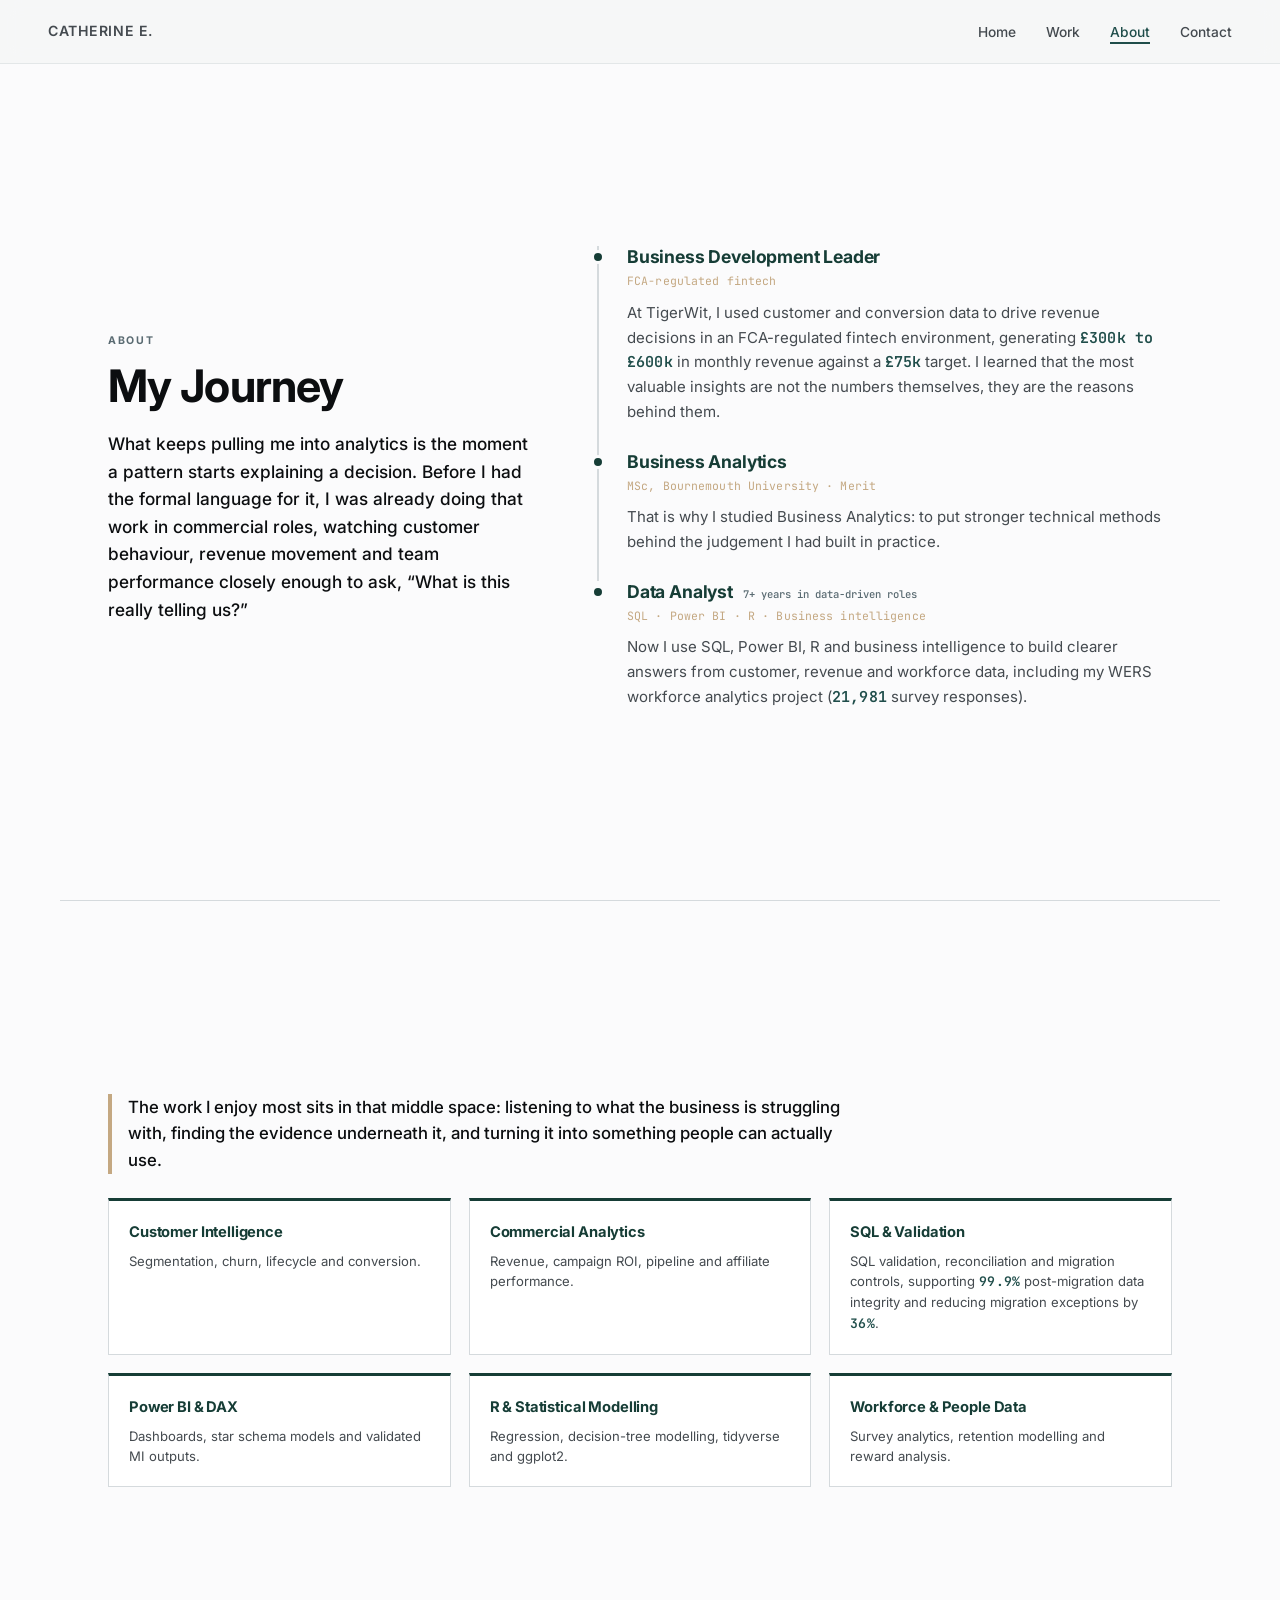
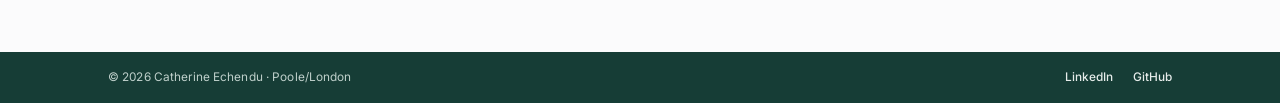
==== docs/about.html @ c0d650d2 "Four-page portfolio: evidence-aligned with Final Master CV Home, Work, About, Contact redesign (Busi" ====
<!DOCTYPE html>
<html xmlns="http://www.w3.org/1999/xhtml" lang="en" xml:lang="en"><head>

<meta charset="utf-8">
<meta name="generator" content="quarto-1.8.25">

<meta name="viewport" content="width=device-width, initial-scale=1.0, user-scalable=yes">


<title>about</title>
<style>
code{white-space: pre-wrap;}
span.smallcaps{font-variant: small-caps;}
div.columns{display: flex; gap: min(4vw, 1.5em);}
div.column{flex: auto; overflow-x: auto;}
div.hanging-indent{margin-left: 1.5em; text-indent: -1.5em;}
ul.task-list{list-style: none;}
ul.task-list li input[type="checkbox"] {
  width: 0.8em;
  margin: 0 0.8em 0.2em -1em; /* quarto-specific, see https://github.com/quarto-dev/quarto-cli/issues/4556 */ 
  vertical-align: middle;
}
.display.math{display: block; text-align: center; margin: 0.5rem auto;}
</style>


<script src="site_libs/clipboard/clipboard.min.js"></script>
<script src="site_libs/quarto-html/tabby.min.js"></script>
<script src="site_libs/quarto-html/popper.min.js"></script>
<script src="site_libs/quarto-html/tippy.umd.min.js"></script>
<link href="site_libs/quarto-html/tippy.css" rel="stylesheet">
<link href="site_libs/quarto-html/light-border.css" rel="stylesheet">
<link href="site_libs/quarto-html/quarto-html-734cb40618f438257b19a1e532635a32.min.css" rel="stylesheet" append-hash="true" data-mode="light">
<link href="site_libs/quarto-html/quarto-syntax-highlighting-7b89279ff1a6dce999919e0e67d4d9ec.css" rel="stylesheet" id="quarto-text-highlighting-styles">
<style>html{ scroll-behavior: smooth; }</style>


<link rel="stylesheet" href="styles.css">
</head>

<body>





<nav class="site-nav">
  <a href="index.html" class="nav-brand">Catherine E.</a>
  <ul class="nav-links">
    <li><a href="index.html">Home</a></li>
    <li><a href="work.html">Work</a></li>
    <li><a href="about.html" class="nav-active">About</a></li>
    <li><a href="contact.html">Contact</a></li>
  </ul>
</nav>

<main class="page about"><header id="title-block-header" class="quarto-title-block"></header>

  <section class="about-top">

    <div class="about-intro">
      <p class="page-kicker">About</p>
      <h1 class="page-title">My Journey</h1>
      <p class="about-hook-text">What keeps pulling me into analytics is the moment a pattern starts explaining a decision. Before I had the formal language for it, I was already doing that work in commercial roles, watching customer behaviour, revenue movement and team performance closely enough to ask, “What is this really telling us?”</p>
    </div>

    <section class="journey">

      <div class="stage">
        <span class="stage-marker"></span>
        <div class="stage-body">
          <h2 class="stage-title">Business Development Leader</h2>
          <p class="stage-meta">FCA-regulated fintech</p>
          <p class="stage-text">At TigerWit, I used customer and conversion data to drive revenue decisions in an FCA-regulated fintech environment, generating <span class="data">£300k to £600k</span> in monthly revenue against a <span class="data">£75k</span> target. I learned that the most valuable insights are not the numbers themselves, they are the reasons behind them.</p>
        </div>
      </div>

      <div class="stage">
        <span class="stage-marker"></span>
        <div class="stage-body">
          <h2 class="stage-title">Business Analytics</h2>
          <p class="stage-meta">MSc, Bournemouth University · Merit</p>
          <p class="stage-text">That is why I studied Business Analytics: to put stronger technical methods behind the judgement I had built in practice.</p>
        </div>
      </div>

      <div class="stage">
        <span class="stage-marker"></span>
        <div class="stage-body">
          <h2 class="stage-title">Data Analyst <span class="stage-years">7+ years in data-driven roles</span></h2>
          <p class="stage-meta">SQL · Power BI · R · Business intelligence</p>
          <p class="stage-text">Now I use SQL, Power BI, R and business intelligence to build clearer answers from customer, revenue and workforce data, including my WERS workforce analytics project (<span class="data">21,981</span> survey responses).</p>
        </div>
      </div>

    </section>

  </section>

  <section class="brings">
      <p class="brings-intro">The work I enjoy most sits in that middle space: listening to what the business is struggling with, finding the evidence underneath it, and turning it into something people can actually use.</p>

      <div class="brings-grid">
        <div class="bring-card">
          <h3 class="bring-title">Customer Intelligence</h3>
          <p class="bring-text">Segmentation, churn, lifecycle and conversion.</p>
        </div>
        <div class="bring-card">
          <h3 class="bring-title">Commercial Analytics</h3>
          <p class="bring-text">Revenue, campaign ROI, pipeline and affiliate performance.</p>
        </div>
        <div class="bring-card">
          <h3 class="bring-title">SQL &amp; Validation</h3>
          <p class="bring-text">SQL validation, reconciliation and migration controls, supporting <span class="data">99.9%</span> post-migration data integrity and reducing migration exceptions by <span class="data">36%</span>.</p>
        </div>
        <div class="bring-card">
          <h3 class="bring-title">Power BI &amp; DAX</h3>
          <p class="bring-text">Dashboards, star schema models and validated MI outputs.</p>
        </div>
        <div class="bring-card">
          <h3 class="bring-title">R &amp; Statistical Modelling</h3>
          <p class="bring-text">Regression, decision-tree modelling, tidyverse and ggplot2.</p>
        </div>
        <div class="bring-card">
          <h3 class="bring-title">Workforce &amp; People Data</h3>
          <p class="bring-text">Survey analytics, retention modelling and reward analysis.</p>
        </div>
      </div>
  </section>

</main>

<footer class="site-footer">
  <div class="footer-inner">
    <span class="footer-copy">© 2026 Catherine Echendu · Poole/London</span>
    <span class="footer-links">
      <a href="https://www.linkedin.com/in/catherineechendu" target="_blank" rel="noopener">LinkedIn</a>
      <a href="https://github.com/catherine-echendu" target="_blank" rel="noopener">GitHub</a>
    </span>
  </div>
</footer>


<script id="quarto-html-after-body" type="application/javascript">
  window.document.addEventListener("DOMContentLoaded", function (event) {
    const tabsets =  window.document.querySelectorAll(".panel-tabset-tabby")
    tabsets.forEach(function(tabset) {
      const tabby = new Tabby('#' + tabset.id);
    });
    const isCodeAnnotation = (el) => {
      for (const clz of el.classList) {
        if (clz.startsWith('code-annotation-')) {                     
          return true;
        }
      }
      return false;
    }
    const onCopySuccess = function(e) {
      // button target
      const button = e.trigger;
      // don't keep focus
      button.blur();
      // flash "checked"
      button.classList.add('code-copy-button-checked');
      var currentTitle = button.getAttribute("title");
      button.setAttribute("title", "Copied!");
      let tooltip;
      if (window.bootstrap) {
        button.setAttribute("data-bs-toggle", "tooltip");
        button.setAttribute("data-bs-placement", "left");
        button.setAttribute("data-bs-title", "Copied!");
        tooltip = new bootstrap.Tooltip(button, 
          { trigger: "manual", 
            customClass: "code-copy-button-tooltip",
            offset: [0, -8]});
        tooltip.show();    
      }
      setTimeout(function() {
        if (tooltip) {
          tooltip.hide();
          button.removeAttribute("data-bs-title");
          button.removeAttribute("data-bs-toggle");
          button.removeAttribute("data-bs-placement");
        }
        button.setAttribute("title", currentTitle);
        button.classList.remove('code-copy-button-checked');
      }, 1000);
      // clear code selection
      e.clearSelection();
    }
    const getTextToCopy = function(trigger) {
      const outerScaffold = trigger.parentElement.cloneNode(true);
      const codeEl = outerScaffold.querySelector('code');
      for (const childEl of codeEl.children) {
        if (isCodeAnnotation(childEl)) {
          childEl.remove();
        }
      }
      return codeEl.innerText;
    }
    const clipboard = new window.ClipboardJS('.code-copy-button:not([data-in-quarto-modal])', {
      text: getTextToCopy
    });
    clipboard.on('success', onCopySuccess);
    if (window.document.getElementById('quarto-embedded-source-code-modal')) {
      const clipboardModal = new window.ClipboardJS('.code-copy-button[data-in-quarto-modal]', {
        text: getTextToCopy,
        container: window.document.getElementById('quarto-embedded-source-code-modal')
      });
      clipboardModal.on('success', onCopySuccess);
    }
      var localhostRegex = new RegExp(/^(?:http|https):\/\/localhost\:?[0-9]*\//);
      var mailtoRegex = new RegExp(/^mailto:/);
        var filterRegex = new RegExp('/' + window.location.host + '/');
      var isInternal = (href) => {
          return filterRegex.test(href) || localhostRegex.test(href) || mailtoRegex.test(href);
      }
      // Inspect non-navigation links and adorn them if external
     var links = window.document.querySelectorAll('a[href]:not(.nav-link):not(.navbar-brand):not(.toc-action):not(.sidebar-link):not(.sidebar-item-toggle):not(.pagination-link):not(.no-external):not([aria-hidden]):not(.dropdown-item):not(.quarto-navigation-tool):not(.about-link)');
      for (var i=0; i<links.length; i++) {
        const link = links[i];
        if (!isInternal(link.href)) {
          // undo the damage that might have been done by quarto-nav.js in the case of
          // links that we want to consider external
          if (link.dataset.originalHref !== undefined) {
            link.href = link.dataset.originalHref;
          }
        }
      }
    function tippyHover(el, contentFn, onTriggerFn, onUntriggerFn) {
      const config = {
        allowHTML: true,
        maxWidth: 500,
        delay: 100,
        arrow: false,
        appendTo: function(el) {
            return el.parentElement;
        },
        interactive: true,
        interactiveBorder: 10,
        theme: 'light-border',
        placement: 'bottom-start',
      };
      if (contentFn) {
        config.content = contentFn;
      }
      if (onTriggerFn) {
        config.onTrigger = onTriggerFn;
      }
      if (onUntriggerFn) {
        config.onUntrigger = onUntriggerFn;
      }
      window.tippy(el, config); 
    }
    const noterefs = window.document.querySelectorAll('a[role="doc-noteref"]');
    for (var i=0; i<noterefs.length; i++) {
      const ref = noterefs[i];
      tippyHover(ref, function() {
        // use id or data attribute instead here
        let href = ref.getAttribute('data-footnote-href') || ref.getAttribute('href');
        try { href = new URL(href).hash; } catch {}
        const id = href.replace(/^#\/?/, "");
        const note = window.document.getElementById(id);
        if (note) {
          return note.innerHTML;
        } else {
          return "";
        }
      });
    }
    const xrefs = window.document.querySelectorAll('a.quarto-xref');
    const processXRef = (id, note) => {
      // Strip column container classes
      const stripColumnClz = (el) => {
        el.classList.remove("page-full", "page-columns");
        if (el.children) {
          for (const child of el.children) {
            stripColumnClz(child);
          }
        }
      }
      stripColumnClz(note)
      if (id === null || id.startsWith('sec-')) {
        // Special case sections, only their first couple elements
        const container = document.createElement("div");
        if (note.children && note.children.length > 2) {
          container.appendChild(note.children[0].cloneNode(true));
          for (let i = 1; i < note.children.length; i++) {
            const child = note.children[i];
            if (child.tagName === "P" && child.innerText === "") {
              continue;
            } else {
              container.appendChild(child.cloneNode(true));
              break;
            }
          }
          if (window.Quarto?.typesetMath) {
            window.Quarto.typesetMath(container);
          }
          return container.innerHTML
        } else {
          if (window.Quarto?.typesetMath) {
            window.Quarto.typesetMath(note);
          }
          return note.innerHTML;
        }
      } else {
        // Remove any anchor links if they are present
        const anchorLink = note.querySelector('a.anchorjs-link');
        if (anchorLink) {
          anchorLink.remove();
        }
        if (window.Quarto?.typesetMath) {
          window.Quarto.typesetMath(note);
        }
        if (note.classList.contains("callout")) {
          return note.outerHTML;
        } else {
          return note.innerHTML;
        }
      }
    }
    for (var i=0; i<xrefs.length; i++) {
      const xref = xrefs[i];
      tippyHover(xref, undefined, function(instance) {
        instance.disable();
        let url = xref.getAttribute('href');
        let hash = undefined; 
        if (url.startsWith('#')) {
          hash = url;
        } else {
          try { hash = new URL(url).hash; } catch {}
        }
        if (hash) {
          const id = hash.replace(/^#\/?/, "");
          const note = window.document.getElementById(id);
          if (note !== null) {
            try {
              const html = processXRef(id, note.cloneNode(true));
              instance.setContent(html);
            } finally {
              instance.enable();
              instance.show();
            }
          } else {
            // See if we can fetch this
            fetch(url.split('#')[0])
            .then(res => res.text())
            .then(html => {
              const parser = new DOMParser();
              const htmlDoc = parser.parseFromString(html, "text/html");
              const note = htmlDoc.getElementById(id);
              if (note !== null) {
                const html = processXRef(id, note);
                instance.setContent(html);
              } 
            }).finally(() => {
              instance.enable();
              instance.show();
            });
          }
        } else {
          // See if we can fetch a full url (with no hash to target)
          // This is a special case and we should probably do some content thinning / targeting
          fetch(url)
          .then(res => res.text())
          .then(html => {
            const parser = new DOMParser();
            const htmlDoc = parser.parseFromString(html, "text/html");
            const note = htmlDoc.querySelector('main.content');
            if (note !== null) {
              // This should only happen for chapter cross references
              // (since there is no id in the URL)
              // remove the first header
              if (note.children.length > 0 && note.children[0].tagName === "HEADER") {
                note.children[0].remove();
              }
              const html = processXRef(null, note);
              instance.setContent(html);
            } 
          }).finally(() => {
            instance.enable();
            instance.show();
          });
        }
      }, function(instance) {
      });
    }
        let selectedAnnoteEl;
        const selectorForAnnotation = ( cell, annotation) => {
          let cellAttr = 'data-code-cell="' + cell + '"';
          let lineAttr = 'data-code-annotation="' +  annotation + '"';
          const selector = 'span[' + cellAttr + '][' + lineAttr + ']';
          return selector;
        }
        const selectCodeLines = (annoteEl) => {
          const doc = window.document;
          const targetCell = annoteEl.getAttribute("data-target-cell");
          const targetAnnotation = annoteEl.getAttribute("data-target-annotation");
          const annoteSpan = window.document.querySelector(selectorForAnnotation(targetCell, targetAnnotation));
          const lines = annoteSpan.getAttribute("data-code-lines").split(",");
          const lineIds = lines.map((line) => {
            return targetCell + "-" + line;
          })
          let top = null;
          let height = null;
          let parent = null;
          if (lineIds.length > 0) {
              //compute the position of the single el (top and bottom and make a div)
              const el = window.document.getElementById(lineIds[0]);
              top = el.offsetTop;
              height = el.offsetHeight;
              parent = el.parentElement.parentElement;
            if (lineIds.length > 1) {
              const lastEl = window.document.getElementById(lineIds[lineIds.length - 1]);
              const bottom = lastEl.offsetTop + lastEl.offsetHeight;
              height = bottom - top;
            }
            if (top !== null && height !== null && parent !== null) {
              // cook up a div (if necessary) and position it 
              let div = window.document.getElementById("code-annotation-line-highlight");
              if (div === null) {
                div = window.document.createElement("div");
                div.setAttribute("id", "code-annotation-line-highlight");
                div.style.position = 'absolute';
                parent.appendChild(div);
              }
              div.style.top = top - 2 + "px";
              div.style.height = height + 4 + "px";
              div.style.left = 0;
              let gutterDiv = window.document.getElementById("code-annotation-line-highlight-gutter");
              if (gutterDiv === null) {
                gutterDiv = window.document.createElement("div");
                gutterDiv.setAttribute("id", "code-annotation-line-highlight-gutter");
                gutterDiv.style.position = 'absolute';
                const codeCell = window.document.getElementById(targetCell);
                const gutter = codeCell.querySelector('.code-annotation-gutter');
                gutter.appendChild(gutterDiv);
              }
              gutterDiv.style.top = top - 2 + "px";
              gutterDiv.style.height = height + 4 + "px";
            }
            selectedAnnoteEl = annoteEl;
          }
        };
        const unselectCodeLines = () => {
          const elementsIds = ["code-annotation-line-highlight", "code-annotation-line-highlight-gutter"];
          elementsIds.forEach((elId) => {
            const div = window.document.getElementById(elId);
            if (div) {
              div.remove();
            }
          });
          selectedAnnoteEl = undefined;
        };
          // Handle positioning of the toggle
      window.addEventListener(
        "resize",
        throttle(() => {
          elRect = undefined;
          if (selectedAnnoteEl) {
            selectCodeLines(selectedAnnoteEl);
          }
        }, 10)
      );
      function throttle(fn, ms) {
      let throttle = false;
      let timer;
        return (...args) => {
          if(!throttle) { // first call gets through
              fn.apply(this, args);
              throttle = true;
          } else { // all the others get throttled
              if(timer) clearTimeout(timer); // cancel #2
              timer = setTimeout(() => {
                fn.apply(this, args);
                timer = throttle = false;
              }, ms);
          }
        };
      }
        // Attach click handler to the DT
        const annoteDls = window.document.querySelectorAll('dt[data-target-cell]');
        for (const annoteDlNode of annoteDls) {
          annoteDlNode.addEventListener('click', (event) => {
            const clickedEl = event.target;
            if (clickedEl !== selectedAnnoteEl) {
              unselectCodeLines();
              const activeEl = window.document.querySelector('dt[data-target-cell].code-annotation-active');
              if (activeEl) {
                activeEl.classList.remove('code-annotation-active');
              }
              selectCodeLines(clickedEl);
              clickedEl.classList.add('code-annotation-active');
            } else {
              // Unselect the line
              unselectCodeLines();
              clickedEl.classList.remove('code-annotation-active');
            }
          });
        }
    const findCites = (el) => {
      const parentEl = el.parentElement;
      if (parentEl) {
        const cites = parentEl.dataset.cites;
        if (cites) {
          return {
            el,
            cites: cites.split(' ')
          };
        } else {
          return findCites(el.parentElement)
        }
      } else {
        return undefined;
      }
    };
    var bibliorefs = window.document.querySelectorAll('a[role="doc-biblioref"]');
    for (var i=0; i<bibliorefs.length; i++) {
      const ref = bibliorefs[i];
      const citeInfo = findCites(ref);
      if (citeInfo) {
        tippyHover(citeInfo.el, function() {
          var popup = window.document.createElement('div');
          citeInfo.cites.forEach(function(cite) {
            var citeDiv = window.document.createElement('div');
            citeDiv.classList.add('hanging-indent');
            citeDiv.classList.add('csl-entry');
            var biblioDiv = window.document.getElementById('ref-' + cite);
            if (biblioDiv) {
              citeDiv.innerHTML = biblioDiv.innerHTML;
            }
            popup.appendChild(citeDiv);
          });
          return popup.innerHTML;
        });
      }
    }
  });
  </script>




<script src="site_libs/quarto-html/zenscroll-min.js"></script>
</body></html>
---- docs/site_libs/quarto-html/tippy.css ----
.tippy-box[data-animation=fade][data-state=hidden]{opacity:0}[data-tippy-root]{max-width:calc(100vw - 10px)}.tippy-box{position:relative;background-color:#333;color:#fff;border-radius:4px;font-size:14px;line-height:1.4;white-space:normal;outline:0;transition-property:transform,visibility,opacity}.tippy-box[data-placement^=top]>.tippy-arrow{bottom:0}.tippy-box[data-placement^=top]>.tippy-arrow:before{bottom:-7px;left:0;border-width:8px 8px 0;border-top-color:initial;transform-origin:center top}.tippy-box[data-placement^=bottom]>.tippy-arrow{top:0}.tippy-box[data-placement^=bottom]>.tippy-arrow:before{top:-7px;left:0;border-width:0 8px 8px;border-bottom-color:initial;transform-origin:center bottom}.tippy-box[data-placement^=left]>.tippy-arrow{right:0}.tippy-box[data-placement^=left]>.tippy-arrow:before{border-width:8px 0 8px 8px;border-left-color:initial;right:-7px;transform-origin:center left}.tippy-box[data-placement^=right]>.tippy-arrow{left:0}.tippy-box[data-placement^=right]>.tippy-arrow:before{left:-7px;border-width:8px 8px 8px 0;border-right-color:initial;transform-origin:center right}.tippy-box[data-inertia][data-state=visible]{transition-timing-function:cubic-bezier(.54,1.5,.38,1.11)}.tippy-arrow{width:16px;height:16px;color:#333}.tippy-arrow:before{content:"";position:absolute;border-color:transparent;border-style:solid}.tippy-content{position:relative;padding:5px 9px;z-index:1}
---- docs/site_libs/quarto-html/light-border.css ----
.tippy-box[data-theme~=light-border]{background-color:#fff;background-clip:padding-box;border:1px solid rgba(0,8,16,.15);color:#333;box-shadow:0 4px 14px -2px rgba(0,8,16,.08)}.tippy-box[data-theme~=light-border]>.tippy-backdrop{background-color:#fff}.tippy-box[data-theme~=light-border]>.tippy-arrow:after,.tippy-box[data-theme~=light-border]>.tippy-svg-arrow:after{content:"";position:absolute;z-index:-1}.tippy-box[data-theme~=light-border]>.tippy-arrow:after{border-color:transparent;border-style:solid}.tippy-box[data-theme~=light-border][data-placement^=top]>.tippy-arrow:before{border-top-color:#fff}.tippy-box[data-theme~=light-border][data-placement^=top]>.tippy-arrow:after{border-top-color:rgba(0,8,16,.2);border-width:7px 7px 0;top:17px;left:1px}.tippy-box[data-theme~=light-border][data-placement^=top]>.tippy-svg-arrow>svg{top:16px}.tippy-box[data-theme~=light-border][data-placement^=top]>.tippy-svg-arrow:after{top:17px}.tippy-box[data-theme~=light-border][data-placement^=bottom]>.tippy-arrow:before{border-bottom-color:#fff;bottom:16px}.tippy-box[data-theme~=light-border][data-placement^=bottom]>.tippy-arrow:after{border-bottom-color:rgba(0,8,16,.2);border-width:0 7px 7px;bottom:17px;left:1px}.tippy-box[data-theme~=light-border][data-placement^=bottom]>.tippy-svg-arrow>svg{bottom:16px}.tippy-box[data-theme~=light-border][data-placement^=bottom]>.tippy-svg-arrow:after{bottom:17px}.tippy-box[data-theme~=light-border][data-placement^=left]>.tippy-arrow:before{border-left-color:#fff}.tippy-box[data-theme~=light-border][data-placement^=left]>.tippy-arrow:after{border-left-color:rgba(0,8,16,.2);border-width:7px 0 7px 7px;left:17px;top:1px}.tippy-box[data-theme~=light-border][data-placement^=left]>.tippy-svg-arrow>svg{left:11px}.tippy-box[data-theme~=light-border][data-placement^=left]>.tippy-svg-arrow:after{left:12px}.tippy-box[data-theme~=light-border][data-placement^=right]>.tippy-arrow:before{border-right-color:#fff;right:16px}.tippy-box[data-theme~=light-border][data-placement^=right]>.tippy-arrow:after{border-width:7px 7px 7px 0;right:17px;top:1px;border-right-color:rgba(0,8,16,.2)}.tippy-box[data-theme~=light-border][data-placement^=right]>.tippy-svg-arrow>svg{right:11px}.tippy-box[data-theme~=light-border][data-placement^=right]>.tippy-svg-arrow:after{right:12px}.tippy-box[data-theme~=light-border]>.tippy-svg-arrow{fill:#fff}.tippy-box[data-theme~=light-border]>.tippy-svg-arrow:after{background-image:url([data-uri]);background-size:16px 6px;width:16px;height:6px}
---- docs/site_libs/quarto-html/quarto-html-734cb40618f438257b19a1e532635a32.min.css ----
.top-right{position:absolute;top:1em;right:1em}.visually-hidden{border:0;clip:rect(0 0 0 0);height:auto;margin:0;overflow:hidden;padding:0;position:absolute;width:1px;white-space:nowrap}.hidden{display:none !important}.zindex-bottom{z-index:-1 !important}figure.figure{display:block}.quarto-layout-panel{margin-bottom:1em}.quarto-layout-panel>figure{width:100%}.quarto-layout-panel>figure>figcaption,.quarto-layout-panel>.panel-caption{margin-top:10pt}.quarto-layout-panel>.table-caption{margin-top:0px}.table-caption p{margin-bottom:.5em}.quarto-layout-row{display:flex;flex-direction:row;align-items:flex-start}.quarto-layout-valign-top{align-items:flex-start}.quarto-layout-valign-bottom{align-items:flex-end}.quarto-layout-valign-center{align-items:center}.quarto-layout-cell{position:relative;margin-right:20px}.quarto-layout-cell:last-child{margin-right:0}.quarto-layout-cell figure,.quarto-layout-cell>p{margin:.2em}.quarto-layout-cell img{max-width:100%}.quarto-layout-cell .html-widget{width:100% !important}.quarto-layout-cell div figure p{margin:0}.quarto-layout-cell figure{display:block;margin-inline-start:0;margin-inline-end:0}.quarto-layout-cell table{display:inline-table}.quarto-layout-cell-subref figcaption,figure .quarto-layout-row figure figcaption{text-align:center;font-style:italic}.quarto-figure{position:relative;margin-bottom:1em}.quarto-figure>figure{width:100%;margin-bottom:0}.quarto-figure-left>figure>p,.quarto-figure-left>figure>div{text-align:left}.quarto-figure-center>figure>p,.quarto-figure-center>figure>div{text-align:center}.quarto-figure-right>figure>p,.quarto-figure-right>figure>div{text-align:right}.quarto-figure>figure>div.cell-annotation,.quarto-figure>figure>div code{text-align:left}figure>p:empty{display:none}figure>p:first-child{margin-top:0;margin-bottom:0}figure>figcaption.quarto-float-caption-bottom{margin-bottom:.5em}figure>figcaption.quarto-float-caption-top{margin-top:.5em}div[id^=tbl-]{position:relative}.quarto-figure>.anchorjs-link{position:absolute;top:.6em;right:.5em}div[id^=tbl-]>.anchorjs-link{position:absolute;top:.7em;right:.3em}.quarto-figure:hover>.anchorjs-link,div[id^=tbl-]:hover>.anchorjs-link,h2:hover>.anchorjs-link,h3:hover>.anchorjs-link,h4:hover>.anchorjs-link,h5:hover>.anchorjs-link,h6:hover>.anchorjs-link,.reveal-anchorjs-link>.anchorjs-link{opacity:1}#title-block-header{margin-block-end:1rem;position:relative;margin-top:-1px}#title-block-header .abstract{margin-block-start:1rem}#title-block-header .abstract .abstract-title{font-weight:600}#title-block-header a{text-decoration:none}#title-block-header .author,#title-block-header .date,#title-block-header .doi{margin-block-end:.2rem}#title-block-header .quarto-title-block>div{display:flex}#title-block-header .quarto-title-block>div>h1{flex-grow:1}#title-block-header .quarto-title-block>div>button{flex-shrink:0;height:2.25rem;margin-top:0}tr.header>th>p:last-of-type{margin-bottom:0px}table,table.table{margin-top:.5rem;margin-bottom:.5rem}caption,.table-caption{padding-top:.5rem;padding-bottom:.5rem;text-align:center}figure.quarto-float-tbl figcaption.quarto-float-caption-top{margin-top:.5rem;margin-bottom:.25rem;text-align:center}figure.quarto-float-tbl figcaption.quarto-float-caption-bottom{padding-top:.25rem;margin-bottom:.5rem;text-align:center}.utterances{max-width:none;margin-left:-8px}iframe{margin-bottom:1em}details{margin-bottom:1em}details[show]{margin-bottom:0}details>summary{color:rgb(110.5,110.5,110.5)}details>summary>p:only-child{display:inline}div.code-copy-outer-scaffold{position:relative}dd code:not(.sourceCode),p code:not(.sourceCode){white-space:pre-wrap}code{white-space:pre}@media print{code{white-space:pre-wrap}}pre>code{display:block}pre>code.sourceCode{white-space:pre}pre>code.sourceCode>span>a:first-child::before{text-decoration:none}pre.code-overflow-wrap>code.sourceCode{white-space:pre-wrap}pre.code-overflow-scroll>code.sourceCode{white-space:pre}code a:any-link{color:inherit;text-decoration:none}code a:hover{color:inherit;text-decoration:underline}ul.task-list{padding-left:1em}[data-tippy-root]{display:inline-block}.tippy-content .footnote-back{display:none}.footnote-back{margin-left:.2em}.tippy-content{overflow-x:auto}.quarto-embedded-source-code{display:none}.quarto-unresolved-ref{font-weight:600}.quarto-cover-image{max-width:35%;float:right;margin-left:30px}.cell-output-display .widget-subarea{margin-bottom:1em}.cell-output-display:not(.no-overflow-x),.knitsql-table:not(.no-overflow-x){overflow-x:auto}.panel-input{margin-bottom:1em}.panel-input>div,.panel-input>div>div{display:inline-block;vertical-align:top;padding-right:12px}.panel-input>p:last-child{margin-bottom:0}.layout-sidebar{margin-bottom:1em}.layout-sidebar .tab-content{border:none}.tab-content>.page-columns.active{display:grid}div.sourceCode>iframe{width:100%;height:300px;margin-bottom:-0.5em}a{text-underline-offset:3px}.callout pre.sourceCode{padding-left:0}div.ansi-escaped-output{font-family:monospace;display:block}/*!
*
* ansi colors from IPython notebook's
*
* we also add `bright-[color]-` synonyms for the `-[color]-intense` classes since
* that seems to be what ansi_up emits
*
*/.ansi-black-fg{color:#3e424d}.ansi-black-bg{background-color:#3e424d}.ansi-black-intense-black,.ansi-bright-black-fg{color:#282c36}.ansi-black-intense-black,.ansi-bright-black-bg{background-color:#282c36}.ansi-red-fg{color:#e75c58}.ansi-red-bg{background-color:#e75c58}.ansi-red-intense-red,.ansi-bright-red-fg{color:#b22b31}.ansi-red-intense-red,.ansi-bright-red-bg{background-color:#b22b31}.ansi-green-fg{color:#00a250}.ansi-green-bg{background-color:#00a250}.ansi-green-intense-green,.ansi-bright-green-fg{color:#007427}.ansi-green-intense-green,.ansi-bright-green-bg{background-color:#007427}.ansi-yellow-fg{color:#ddb62b}.ansi-yellow-bg{background-color:#ddb62b}.ansi-yellow-intense-yellow,.ansi-bright-yellow-fg{color:#b27d12}.ansi-yellow-intense-yellow,.ansi-bright-yellow-bg{background-color:#b27d12}.ansi-blue-fg{color:#208ffb}.ansi-blue-bg{background-color:#208ffb}.ansi-blue-intense-blue,.ansi-bright-blue-fg{color:#0065ca}.ansi-blue-intense-blue,.ansi-bright-blue-bg{background-color:#0065ca}.ansi-magenta-fg{color:#d160c4}.ansi-magenta-bg{background-color:#d160c4}.ansi-magenta-intense-magenta,.ansi-bright-magenta-fg{color:#a03196}.ansi-magenta-intense-magenta,.ansi-bright-magenta-bg{background-color:#a03196}.ansi-cyan-fg{color:#60c6c8}.ansi-cyan-bg{background-color:#60c6c8}.ansi-cyan-intense-cyan,.ansi-bright-cyan-fg{color:#258f8f}.ansi-cyan-intense-cyan,.ansi-bright-cyan-bg{background-color:#258f8f}.ansi-white-fg{color:#c5c1b4}.ansi-white-bg{background-color:#c5c1b4}.ansi-white-intense-white,.ansi-bright-white-fg{color:#a1a6b2}.ansi-white-intense-white,.ansi-bright-white-bg{background-color:#a1a6b2}.ansi-default-inverse-fg{color:#fff}.ansi-default-inverse-bg{background-color:#000}.ansi-bold{font-weight:bold}.ansi-underline{text-decoration:underline}:root{--quarto-body-bg: #fff;--quarto-body-color: #222;--quarto-text-muted: rgb(110.5, 110.5, 110.5);--quarto-border-color: rgb(110.5, 110.5, 110.5);--quarto-border-width: 1px;--quarto-border-radius: 4px}table.gt_table{color:var(--quarto-body-color);font-size:1em;width:100%;background-color:rgba(0,0,0,0);border-top-width:inherit;border-bottom-width:inherit;border-color:var(--quarto-border-color)}table.gt_table th.gt_column_spanner_outer{color:var(--quarto-body-color);background-color:rgba(0,0,0,0);border-top-width:inherit;border-bottom-width:inherit;border-color:var(--quarto-border-color)}table.gt_table th.gt_col_heading{color:var(--quarto-body-color);font-weight:bold;background-color:rgba(0,0,0,0)}table.gt_table thead.gt_col_headings{border-bottom:1px solid currentColor;border-top-width:inherit;border-top-color:var(--quarto-border-color)}table.gt_table thead.gt_col_headings:not(:first-child){border-top-width:1px;border-top-color:var(--quarto-border-color)}table.gt_table td.gt_row{border-bottom-width:1px;border-bottom-color:var(--quarto-border-color);border-top-width:0px}table.gt_table tbody.gt_table_body{border-top-width:1px;border-bottom-width:1px;border-bottom-color:var(--quarto-border-color);border-top-color:currentColor}div.columns{display:initial;gap:initial}div.column{display:inline-block;overflow-x:initial;vertical-align:top;width:50%}.code-annotation-tip-content{word-wrap:break-word}.code-annotation-container-hidden{display:none !important}dl.code-annotation-container-grid{display:grid;grid-template-columns:min-content auto}dl.code-annotation-container-grid dt{grid-column:1}dl.code-annotation-container-grid dd{grid-column:2}pre.sourceCode.code-annotation-code{padding-right:0}code.sourceCode .code-annotation-anchor{z-index:100;position:relative;float:right;background-color:rgba(0,0,0,0)}input[type=checkbox]{margin-right:.5ch}:root{--mermaid-bg-color: #fff;--mermaid-edge-color: #999;--mermaid-node-fg-color: #222;--mermaid-fg-color: #222;--mermaid-fg-color--lighter: rgb(59.5, 59.5, 59.5);--mermaid-fg-color--lightest: #555555;--mermaid-font-family: sans-serif;--mermaid-label-bg-color: #fff;--mermaid-label-fg-color: #468;--mermaid-node-bg-color: rgba(68, 102, 136, 0.1);--mermaid-node-fg-color: #222}@media print{:root{font-size:11pt}#quarto-sidebar,#TOC,.nav-page{display:none}.page-columns .content{grid-column-start:page-start}.fixed-top{position:relative}.panel-caption,.figure-caption,figcaption{color:#666}}.code-copy-button{position:absolute;top:0;right:0;border:0;margin-top:5px;margin-right:5px;background-color:rgba(0,0,0,0);z-index:3}.code-copy-button-tooltip{font-size:.75em}div.code-copy-outer-scaffold:hover>.code-copy-button>.bi::before{display:inline-block;height:1rem;width:1rem;content:"";vertical-align:-0.125em;background-image:url('data:image/svg+xml,<svg xmlns="http://www.w3.org/2000/svg" width="16" height="16" fill="rgb(111, 111, 111)" viewBox="0 0 16 16"><path d="M4 1.5H3a2 2 0 0 0-2 2V14a2 2 0 0 0 2 2h10a2 2 0 0 0 2-2V3.5a2 2 0 0 0-2-2h-1v1h1a1 1 0 0 1 1 1V14a1 1 0 0 1-1 1H3a1 1 0 0 1-1-1V3.5a1 1 0 0 1 1-1h1v-1z"/><path d="M9.5 1a.5.5 0 0 1 .5.5v1a.5.5 0 0 1-.5.5h-3a.5.5 0 0 1-.5-.5v-1a.5.5 0 0 1 .5-.5h3zm-3-1A1.5 1.5 0 0 0 5 1.5v1A1.5 1.5 0 0 0 6.5 4h3A1.5 1.5 0 0 0 11 2.5v-1A1.5 1.5 0 0 0 9.5 0h-3z"/></svg>');background-repeat:no-repeat;background-size:1rem 1rem}div.code-copy-outer-scaffold:hover>.code-copy-button-checked>.bi::before{background-image:url('data:image/svg+xml,<svg xmlns="http://www.w3.org/2000/svg" width="16" height="16" fill="rgb(111, 111, 111)" viewBox="0 0 16 16"><path d="M13.854 3.646a.5.5 0 0 1 0 .708l-7 7a.5.5 0 0 1-.708 0l-3.5-3.5a.5.5 0 1 1 .708-.708L6.5 10.293l6.646-6.647a.5.5 0 0 1 .708 0z"/></svg>')}div.code-copy-outer-scaffold:hover>.code-copy-button:hover>.bi::before{background-image:url('data:image/svg+xml,<svg xmlns="http://www.w3.org/2000/svg" width="16" height="16" fill="rgb(13, 110, 253)" viewBox="0 0 16 16"><path d="M4 1.5H3a2 2 0 0 0-2 2V14a2 2 0 0 0 2 2h10a2 2 0 0 0 2-2V3.5a2 2 0 0 0-2-2h-1v1h1a1 1 0 0 1 1 1V14a1 1 0 0 1-1 1H3a1 1 0 0 1-1-1V3.5a1 1 0 0 1 1-1h1v-1z"/><path d="M9.5 1a.5.5 0 0 1 .5.5v1a.5.5 0 0 1-.5.5h-3a.5.5 0 0 1-.5-.5v-1a.5.5 0 0 1 .5-.5h3zm-3-1A1.5 1.5 0 0 0 5 1.5v1A1.5 1.5 0 0 0 6.5 4h3A1.5 1.5 0 0 0 11 2.5v-1A1.5 1.5 0 0 0 9.5 0h-3z"/></svg>')}div.code-copy-outer-scaffold:hover>.code-copy-button-checked:hover>.bi::before{background-image:url('data:image/svg+xml,<svg xmlns="http://www.w3.org/2000/svg" width="16" height="16" fill="rgb(13, 110, 253)"  viewBox="0 0 16 16"><path d="M13.854 3.646a.5.5 0 0 1 0 .708l-7 7a.5.5 0 0 1-.708 0l-3.5-3.5a.5.5 0 1 1 .708-.708L6.5 10.293l6.646-6.647a.5.5 0 0 1 .708 0z"/></svg>')}.panel-tabset [role=tablist]{border-bottom:1px solid #dee2e6;list-style:none;margin:0;padding:0;width:100%}.panel-tabset [role=tablist] *{-webkit-box-sizing:border-box;box-sizing:border-box}@media(min-width: 30em){.panel-tabset [role=tablist] li{display:inline-block}}.panel-tabset [role=tab]{border:1px solid rgba(0,0,0,0);border-top-color:#dee2e6;display:block;padding:.5em 1em;text-decoration:none}@media(min-width: 30em){.panel-tabset [role=tab]{border-top-color:rgba(0,0,0,0);display:inline-block;margin-bottom:-1px}}.panel-tabset [role=tab][aria-selected=true]{background-color:#dee2e6}@media(min-width: 30em){.panel-tabset [role=tab][aria-selected=true]{background-color:rgba(0,0,0,0);border:1px solid #dee2e6;border-bottom-color:#fff}}@media(min-width: 30em){.panel-tabset [role=tab]:hover:not([aria-selected=true]){border:1px solid #dee2e6}}.img-fluid{max-width:100%;height:auto}:root{--quarto-scss-export-body-bg: #fff;--quarto-scss-export-body-color: #222;--quarto-scss-export-text-muted: rgb(110.5, 110.5, 110.5);--quarto-scss-export-border-color: rgb(110.5, 110.5, 110.5);--quarto-scss-export-table-border-color: rgb(110.5, 110.5, 110.5);--quarto-scss-export-btn-code-copy-color: rgb(110.5, 110.5, 110.5);--quarto-scss-export-btn-code-copy-color-active: #0d6efd;--quarto-scss-export-primary: #468;--quarto-scss-export-secondary: #999;--quarto-scss-export-mermaid-bg-color: #fff;--quarto-scss-export-mermaid-edge-color: #999;--quarto-scss-export-mermaid-node-fg-color: #222;--quarto-scss-export-mermaid-fg-color: #222;--quarto-scss-export-mermaid-fg-color--lighter: rgb(59.5, 59.5, 59.5);--quarto-scss-export-mermaid-fg-color--lightest: #555555;--quarto-scss-export-mermaid-label-bg-color: #fff;--quarto-scss-export-mermaid-label-fg-color: #468;--quarto-scss-export-mermaid-node-bg-color: rgba(68, 102, 136, 0.1);--quarto-scss-export-tabset-border-color: rgb(222, 226, 230)}
---- docs/site_libs/quarto-html/quarto-syntax-highlighting-7b89279ff1a6dce999919e0e67d4d9ec.css ----
/* quarto syntax highlight colors */
:root {
  --quarto-hl-ot-color: #003B4F;
  --quarto-hl-at-color: #657422;
  --quarto-hl-ss-color: #20794D;
  --quarto-hl-an-color: #5E5E5E;
  --quarto-hl-fu-color: #4758AB;
  --quarto-hl-st-color: #20794D;
  --quarto-hl-cf-color: #003B4F;
  --quarto-hl-op-color: #5E5E5E;
  --quarto-hl-er-color: #AD0000;
  --quarto-hl-bn-color: #AD0000;
  --quarto-hl-al-color: #AD0000;
  --quarto-hl-va-color: #111111;
  --quarto-hl-bu-color: inherit;
  --quarto-hl-ex-color: inherit;
  --quarto-hl-pp-color: #AD0000;
  --quarto-hl-in-color: #5E5E5E;
  --quarto-hl-vs-color: #20794D;
  --quarto-hl-wa-color: #5E5E5E;
  --quarto-hl-do-color: #5E5E5E;
  --quarto-hl-im-color: #00769E;
  --quarto-hl-ch-color: #20794D;
  --quarto-hl-dt-color: #AD0000;
  --quarto-hl-fl-color: #AD0000;
  --quarto-hl-co-color: #5E5E5E;
  --quarto-hl-cv-color: #5E5E5E;
  --quarto-hl-cn-color: #8f5902;
  --quarto-hl-sc-color: #5E5E5E;
  --quarto-hl-dv-color: #AD0000;
  --quarto-hl-kw-color: #003B4F;
}

/* other quarto variables */
:root {
  --quarto-font-monospace: SFMono-Regular, Menlo, Monaco, Consolas, "Liberation Mono", "Courier New", monospace;
}

/* syntax highlight based on Pandoc's rules */
pre > code.sourceCode > span {
  color: #003B4F;
}

code.sourceCode > span {
  color: #003B4F;
}

div.sourceCode,
div.sourceCode pre.sourceCode {
  color: #003B4F;
}

/* Normal */
code span {
  color: #003B4F;
}

/* Alert */
code span.al {
  color: #AD0000;
  font-style: inherit;
}

/* Annotation */
code span.an {
  color: #5E5E5E;
  font-style: inherit;
}

/* Attribute */
code span.at {
  color: #657422;
  font-style: inherit;
}

/* BaseN */
code span.bn {
  color: #AD0000;
  font-style: inherit;
}

/* BuiltIn */
code span.bu {
  font-style: inherit;
}

/* ControlFlow */
code span.cf {
  color: #003B4F;
  font-weight: bold;
  font-style: inherit;
}

/* Char */
code span.ch {
  color: #20794D;
  font-style: inherit;
}

/* Constant */
code span.cn {
  color: #8f5902;
  font-style: inherit;
}

/* Comment */
code span.co {
  color: #5E5E5E;
  font-style: inherit;
}

/* CommentVar */
code span.cv {
  color: #5E5E5E;
  font-style: italic;
}

/* Documentation */
code span.do {
  color: #5E5E5E;
  font-style: italic;
}

/* DataType */
code span.dt {
  color: #AD0000;
  font-style: inherit;
}

/* DecVal */
code span.dv {
  color: #AD0000;
  font-style: inherit;
}

/* Error */
code span.er {
  color: #AD0000;
  font-style: inherit;
}

/* Extension */
code span.ex {
  font-style: inherit;
}

/* Float */
code span.fl {
  color: #AD0000;
  font-style: inherit;
}

/* Function */
code span.fu {
  color: #4758AB;
  font-style: inherit;
}

/* Import */
code span.im {
  color: #00769E;
  font-style: inherit;
}

/* Information */
code span.in {
  color: #5E5E5E;
  font-style: inherit;
}

/* Keyword */
code span.kw {
  color: #003B4F;
  font-weight: bold;
  font-style: inherit;
}

/* Operator */
code span.op {
  color: #5E5E5E;
  font-style: inherit;
}

/* Other */
code span.ot {
  color: #003B4F;
  font-style: inherit;
}

/* Preprocessor */
code span.pp {
  color: #AD0000;
  font-style: inherit;
}

/* SpecialChar */
code span.sc {
  color: #5E5E5E;
  font-style: inherit;
}

/* SpecialString */
code span.ss {
  color: #20794D;
  font-style: inherit;
}

/* String */
code span.st {
  color: #20794D;
  font-style: inherit;
}

/* Variable */
code span.va {
  color: #111111;
  font-style: inherit;
}

/* VerbatimString */
code span.vs {
  color: #20794D;
  font-style: inherit;
}

/* Warning */
code span.wa {
  color: #5E5E5E;
  font-style: italic;
}

.prevent-inlining {
  content: "</";
}

/*# sourceMappingURL=3944bc705cfaf4c80e56f77c5205168a.css.map */
---- docs/styles.css ----
/* Catherine Echendu: Data Portfolio */
/* Art direction: Business Signal Workspace */
/* Palette: cool ash / ink / restrained muted teal / white / slate */

@import url('https://fonts.googleapis.com/css2?family=Inter:wght@300;400;500;600;700&family=JetBrains+Mono:wght@400;500;600&display=swap');

:root {
  --bg: #FBFBFC;
  --shell: #E4E7EA;
  --band: #E7EAEC;
  --card: #FFFFFF;
  --ink: #16191C;
  --ink-strong: #0C0E10;
  --ink-soft: #444A4F;
  --ink-muted: #5A6168;
  --teal: #1F4D4A;
  --teal-hover: #2A6360;
  --slate: #5A6B72;
  --line: #D5DADD;
  --line-soft: #E4E7EA;
  --mono: 'JetBrains Mono', 'Fira Code', 'Roboto Mono', monospace;
}

*, *::before, *::after { box-sizing: border-box; margin: 0; padding: 0; }

html {
  background-color: #163D36;
}

body {
  font-family: 'Inter', -apple-system, BlinkMacSystemFont, 'Segoe UI', sans-serif;
  background-color: var(--bg);
  color: var(--ink);
  font-size: 17px;
  line-height: 1.6;
  -webkit-font-smoothing: antialiased;
  width: 100%;
  min-height: 100vh;
  display: flex;
  flex-direction: column;
}
.site-nav { flex: 0 0 auto; }
.page { flex: 1 0 auto; }
.site-footer { flex: 0 0 auto; }

.page-layout-custom, .quarto-container, main.content, #quarto-content {
  padding: 0 !important;
  max-width: 100% !important;
  margin: 0 !important;
}
#title-block-header, .quarto-title-block { display: none !important; }

h1, h2, h3 { color: var(--ink-strong); letter-spacing: -0.01em; }
p { margin: 0; }
img { max-width: 100%; height: auto; display: block; }

a { color: var(--teal); text-decoration: none; }
a:hover { color: var(--teal-hover); }

.data { font-family: var(--mono); font-weight: 600; color: var(--teal); letter-spacing: 0.01em; }

/* ── Buttons ── */
.btn {
  display: inline-flex; align-items: center; gap: 9px;
  padding: 12px 26px; font-size: 0.88rem; font-weight: 600;
  letter-spacing: 0.015em; border: 1px solid transparent; cursor: pointer;
  transition: background-color 0.18s ease, color 0.18s ease, border-color 0.18s ease;
}
.btn-primary { background-color: #F0EDE8; color: #163D36; border-color: #A88B5F; }
.btn-primary:hover { background-color: #E7E0D4; color: #163D36; border-color: #A88B5F; }
.btn-ghost { background-color: transparent; color: #163D36; border-color: #A88B5F; }
.btn-ghost:hover { background-color: rgba(168, 139, 95, 0.14); color: #163D36; border-color: #A88B5F; }
.btn-sm { padding: 10px 20px; font-size: 0.84rem; }
.btn-video svg { width: 15px; height: 15px; }

/* ── Navigation ── */
.site-nav {
  position: sticky; top: 0; height: 64px;
  background-color: rgba(244, 245, 246, 0.70);
  backdrop-filter: blur(10px);
  border-bottom: 1px solid rgba(213, 218, 221, 0.6);
  display: flex; align-items: center; justify-content: space-between;
  padding: 0 48px; z-index: 200;
}
.nav-brand { font-size: 0.88rem; font-weight: 600; color: var(--ink-soft); letter-spacing: 0.04em; text-transform: uppercase; }
.nav-brand:hover { color: var(--teal); }
.nav-links { list-style: none; display: flex; gap: 30px; align-items: center; }
.nav-links a {
  font-size: 0.86rem; font-weight: 500; color: var(--ink-soft);
  padding-bottom: 2px; border-bottom: 2px solid transparent;
  transition: color 0.15s ease, border-color 0.15s ease;
}
.nav-links a:hover { color: var(--teal); }
.nav-links a.nav-active { color: var(--teal); border-bottom-color: var(--teal); }

@media (max-width: 600px) {
  .site-nav { padding: 0 18px; }
  .nav-links { gap: 16px; }
  .nav-links a { font-size: 0.78rem; }
  .nav-brand { font-size: 0.80rem; }
}

/* ── Footer (green ending band, compact) ── */
.site-footer {
  background-color: #163D36;
  margin-top: 0;
}
.footer-inner {
  max-width: 1160px; margin: 0 auto; padding: 16px 48px;
  display: flex; align-items: center; justify-content: space-between;
  gap: 14px; flex-wrap: wrap;
}
.footer-copy { font-size: 0.74rem; color: #BFD0CB; letter-spacing: 0.01em; }
.footer-links { display: flex; gap: 20px; }
.footer-links a { font-size: 0.74rem; font-weight: 500; color: #E6ECEA; }
.footer-links a:hover { color: #FFFFFF; }
@media (max-width: 600px) {
  .footer-inner { padding: 20px 24px; flex-direction: column; align-items: flex-start; gap: 8px; }
}

.page { width: 100%; }

.page-head { max-width: 1080px; margin: 0 auto; padding: 64px 40px 24px; }
.page-kicker { font-size: 0.66rem; font-weight: 700; text-transform: uppercase; letter-spacing: 0.16em; color: var(--slate); margin-bottom: 12px; }
.page-title { font-size: 2.8rem; font-weight: 700; line-height: 1.08; letter-spacing: -0.02em; }
@media (max-width: 600px) { .page-title { font-size: 2rem; } }
.page-lead { font-size: 1.05rem; color: var(--ink-soft); margin-top: 12px; max-width: 540px; }

/* ═══════════ HOME / HERO (deep green zone) ═══════════ */
.home { display: block; }
.hero {
  position: relative; overflow: hidden; display: flex; align-items: center; padding: 0 48px;
  background-color: #133029;
  background-image:
    radial-gradient(circle at 72% 42%, rgba(196,168,130,0.14), transparent 38%),
    radial-gradient(circle at 78% 38%, rgba(46,90,80,0.55), transparent 46%),
    linear-gradient(135deg, #1A4A40 0%, #143A33 42%, #0C211D 100%);
}
/* faint texture line at the base of the hero for depth */
.hero::after {
  content: ''; position: absolute; left: 0; right: 0; bottom: 0; height: 1px;
  background: linear-gradient(90deg, transparent, rgba(196,168,130,0.35), transparent);
}
.hero-inner {
  position: relative;
  max-width: 1160px; margin: 0 auto; padding: 36px 0 44px; width: 100%;
  display: grid; grid-template-columns: 1.05fr 0.95fr; gap: 64px;
  align-items: center;
}
.hero-left { min-width: 0; }
.hero-kicker { font-size: 0.68rem; font-weight: 700; text-transform: uppercase; letter-spacing: 0.22em; color: #C4A882; margin-bottom: 16px; }
.hero-left h1 { font-size: 3.4rem; font-weight: 700; line-height: 1.04; letter-spacing: -0.03em; color: #FFFFFF; }
@media (max-width: 600px) { .hero-left h1 { font-size: 2.2rem; } }
.hero-hook { font-size: clamp(1.18rem, 2vw, 1.45rem); font-style: italic; color: #E8E0D2; margin: 20px 0 18px; font-weight: 500; line-height: 1.4; }
.hero-value { font-size: clamp(1rem, 1.5vw, 1.08rem); color: #BFCEC8; max-width: 500px; line-height: 1.72; margin-bottom: 34px; }
.hero-actions { display: flex; gap: 14px; flex-wrap: wrap; }

/* Hero buttons recoloured for the green zone */
.hero .btn-primary { background-color: #C4A882; color: #14322C; border-color: #C4A882; }
.hero .btn-primary:hover { background-color: #D2B998; color: #14322C; }
.hero .btn-ghost { background-color: transparent; color: #FFFFFF; border-color: rgba(255,255,255,0.45); }
.hero .btn-ghost:hover { background-color: rgba(255,255,255,0.10); color: #FFFFFF; border-color: #FFFFFF; }

/* Right column: photo + compact signal card */
.hero-right { position: relative; display: flex; flex-direction: column; gap: 16px; align-items: stretch; max-width: 400px; justify-self: end; width: 100%; }
/* soft gold glow behind the photo */
.hero-right::before {
  content: ''; position: absolute; top: -8%; left: 4%; right: 4%; height: 78%;
  background: radial-gradient(ellipse at center, rgba(196,168,130,0.30), transparent 68%);
  filter: blur(28px); z-index: 0; pointer-events: none;
}
.portrait-frame {
  position: relative; z-index: 1; border: 1px solid rgba(255,255,255,0.18); border-top: 4px solid #C4A882;
  background: #FFFFFF; padding: 6px; box-shadow: 0 18px 50px rgba(0,0,0,0.40);
}
.signal-card { position: relative; z-index: 1; }
.portrait { width: 100%; aspect-ratio: 4 / 3; object-fit: cover; object-position: center 18%; }

/* Compact horizontal signal card */
.signal-card {
  display: grid; grid-template-columns: 0.95fr 1.15fr 0.9fr;
  background-color: var(--card); border: 1px solid var(--line);
  box-shadow: 0 2px 8px rgba(22, 25, 28, 0.05);
}
.signal-item { padding: 9px 12px; border-right: 1px solid var(--line-soft); display: flex; flex-direction: column; gap: 4px; }
.signal-item:last-child { border-right: none; }
.signal-label { font-size: 0.56rem; font-weight: 700; text-transform: uppercase; letter-spacing: 0.11em; color: var(--slate); }
.signal-value { font-size: 0.72rem; color: var(--ink); font-weight: 500; line-height: 1.35; }
.signal-value .data, .signal-value.data { font-size: 0.68rem; }
.signal-impact { display: flex; flex-direction: column; gap: 3px; }
.impact-line { font-size: 0.68rem; color: var(--ink); font-weight: 500; line-height: 1.3; white-space: nowrap; }
.impact-line .data { font-size: 0.66rem; }

@media (max-width: 860px) {
  .home { min-height: 0; }
  .hero-inner { grid-template-columns: 1fr; gap: 28px; padding: 32px 24px; }
  .hero-right { justify-self: center; max-width: 380px; }
}
@media (max-width: 460px) {
  .signal-card { grid-template-columns: 1fr; }
  .signal-item { border-right: none; border-bottom: 1px solid var(--line-soft); }
  .signal-item:last-child { border-bottom: none; }
}

/* ═══════════ HOW I WORK (contained card, stone, green line + gold text) ═══════════ */
.how { background-color: #F0EDE8; flex: 0 0 auto; border-top: 1px solid #DDD9D2; border-bottom: 1px solid #DDD9D2; padding: 0 48px; }
.how-inner {
  max-width: 1160px; margin: 0 auto; padding: 56px 0;
  display: grid; grid-template-columns: repeat(3, 1fr); gap: 48px;
}
.how-step { position: relative; padding-top: 16px; border-top: 2px solid #3A6358; display: flex; flex-direction: column; gap: 4px; }
.how-num { font-family: var(--mono); font-size: 0.78rem; font-weight: 600; color: #C4A882; letter-spacing: 0.05em; }
.how-title { font-size: 1.05rem; font-weight: 700; color: #C4A882; margin: 4px 0; }
.how-text { font-size: 0.92rem; color: #555555; line-height: 1.55; }

@media (max-width: 720px) {
  .how-inner { grid-template-columns: 1fr; gap: 16px; padding: 24px; }
}

/* ═══════════ PROOF STRIP ═══════════ */
.proof { background-color: var(--band); border-bottom: 1px solid var(--line); }
.proof-inner { max-width: 1100px; margin: 0 auto; padding: 26px 40px; display: flex; flex-direction: column; gap: 10px; }
.proof-row { display: grid; grid-template-columns: 180px 1fr; gap: 18px; align-items: baseline; }
.proof-label { font-size: 0.60rem; font-weight: 700; text-transform: uppercase; letter-spacing: 0.13em; color: var(--slate); white-space: nowrap; }
.proof-chips { font-family: var(--mono); font-size: 0.76rem; color: var(--ink-soft); line-height: 1.55; }
@media (max-width: 720px) {
  .proof-inner { padding: 22px 24px; }
  .proof-row { grid-template-columns: 1fr; gap: 3px; }
}

/* ═══════════ PROOF ROW (green icon cards on stone band) ═══════════ */
.proofrow { padding: 64px 48px 72px; background-color: #EFF1F0; border-top: 1px solid var(--line); }
.proofrow-inner {
  max-width: 1160px; margin: 0 auto; padding: 0;
  display: flex; flex-direction: column; gap: 16px;
}
.proofrow-grid {
  display: grid; grid-template-columns: repeat(4, 1fr); gap: 18px;
}
.proof-card {
  background-color: #163D36;
  padding: 22px 20px;
  display: flex; align-items: center; gap: 14px;
  border: 1px solid #1E4F47;
}
.proof-ico {
  flex-shrink: 0; width: 34px; height: 34px;
  display: inline-flex; align-items: center; justify-content: center;
  color: #C4A882;
}
.proof-ico svg { width: 22px; height: 22px; }
.proof-body { display: flex; flex-direction: column; gap: 3px; min-width: 0; }
.proof-main { font-size: 0.90rem; font-weight: 600; color: #FFFFFF; line-height: 1.3; }
.proof-main.data { font-family: var(--mono); font-size: 0.82rem; font-weight: 500; }
.proof-sub { font-size: 0.74rem; color: #A9BDB6; line-height: 1.3; }
.proofrow-link { font-size: 0.86rem; font-weight: 600; color: var(--teal); align-self: flex-end; }
.proofrow-link:hover { opacity: 0.7; }
@media (max-width: 860px) {
  .proofrow-grid { grid-template-columns: 1fr 1fr; }
}
@media (max-width: 480px) {
  .proofrow-grid { grid-template-columns: 1fr; }
  .proofrow-inner { padding: 24px; }
}

/* Tags + status (shared) */
.tag { font-size: 0.60rem; font-weight: 600; text-transform: uppercase; letter-spacing: 0.07em; color: var(--slate); background-color: var(--band); padding: 3px 9px; border: 1px solid var(--line); }
.status, .case-status { display: inline-flex; align-items: center; gap: 7px; font-size: 0.82rem; color: var(--ink-muted); }
.status-dot { width: 7px; height: 7px; border-radius: 50%; flex-shrink: 0; }
.status-dot.in-progress { background-color: #C8772B; }
.status-dot.in-development { background-color: var(--slate); }
.status-dot.complete { background-color: #2E7D5B; }

/* ═══════════ WORK (dark room backdrop, cards float on top) ═══════════ */
.page.work {
  position: relative;
  background-color: #0B100E;
  background-image:
    linear-gradient(rgba(8,12,10,0.22), rgba(8,12,10,0.42)),
    url('images/work-bg.png');
  background-size: 100% 100%;
  background-position: center center;
  background-repeat: no-repeat;
}
/* Heading at top (compact), cards full-width below */
.work .page-head { max-width: 1120px; margin: 0 auto; padding: 12px 48px 0; }
.work .page-kicker { color: #C4A882; font-size: 0.64rem; margin-bottom: 4px; }
.work .page-title { color: #FFFFFF; font-size: 1.65rem; line-height: 1.08; }
.work .page-lead { color: #C8D2CE; font-size: 0.86rem; margin-top: 4px; }

.cases { max-width: 1160px; margin: 0 auto; padding: 8px 48px 32px; display: grid; grid-template-columns: 1fr 1fr; gap: 24px; align-items: start; }
.case-card { background-color: #FFFFFF; border: 1px solid rgba(255,255,255,0.08); border-left: 4px solid #C4A882; border-radius: 10px; padding: 14px 18px; box-shadow: 0 18px 50px rgba(0,0,0,0.40); display: flex; flex-direction: column; }
/* Workforce (1st) card: narrowed a little from the right side only */
.case-card:first-child { margin-right: 40px; }
/* Customer (2nd) card: stays stepped up, made taller to match Workforce height */
.case-card:last-child { margin-top: -48px; min-height: 296px; position: relative; left: -60px; margin-left: 24px; margin-right: 24px; }
/* Customer (2nd) card: raise APPROACH/STACK up under the question (no bottom push) */
.case-card:last-child .case-grid { margin-top: 0; grid-template-columns: 1.15fr 1fr; }
/* Customer (2nd) card: push the repository note down a little */
.case-card:last-child .case-note { margin-top: 22px; }
.case-top { display: flex; align-items: flex-start; justify-content: space-between; gap: 10px; flex-wrap: wrap; margin-bottom: 8px; }
.case-tags { display: flex; flex-wrap: wrap; gap: 5px; }
.case-title { font-size: 1.02rem; font-weight: 700; line-height: 1.18; margin-bottom: 6px; }
.case-question { font-size: 0.84rem; font-style: italic; color: var(--ink); line-height: 1.35; border-left: 3px solid #C4A882; padding-left: 11px; margin-bottom: 10px; }
.case-grid { display: grid; grid-template-columns: 1.5fr 1fr; gap: 18px; align-items: start; margin-top: auto; padding-top: 4px; }
.case-block-label { display: block; font-size: 0.6rem; font-weight: 700; text-transform: uppercase; letter-spacing: 0.13em; color: var(--slate); margin-bottom: 4px; }
.case-block-body { font-size: 0.78rem; color: var(--ink-soft); line-height: 1.45; }
.case-block-body.data { font-family: var(--mono); font-size: 0.72rem; font-weight: 500; color: var(--ink-soft); line-height: 1.5; margin: 0; }
.case-cta { margin-top: 10px; }
.case-note { display: block; font-size: 0.74rem; font-style: italic; color: var(--ink-muted); margin-top: 8px; line-height: 1.35; }
@media (max-width: 860px) {
  .cases { grid-template-columns: 1fr; padding: 16px 24px 28px; }
}
@media (max-width: 720px) {
  .cases { padding: 24px 24px 64px; }
  .case-card { padding: 26px 22px; }
  .case-grid { grid-template-columns: 1fr; gap: 20px; }
}

/* ═══════════ ABOUT ═══════════ */
/* First view: intro (left) + journey (right), fills one screen */
.about-top {
  max-width: 1160px; margin: 0 auto;
  padding: 48px 48px 56px;
  min-height: calc(100vh - 64px);
  display: grid; grid-template-columns: 0.85fr 1.15fr; gap: 64px;
  align-items: center;
}
.about-intro .page-kicker { margin-bottom: 12px; }
.about-intro .page-title { line-height: 1.08; margin-bottom: 20px; }
.about-hook-text { font-size: 1.08rem; font-weight: 500; color: var(--ink-strong); line-height: 1.6; }

.journey { padding: 0; }
.stage { position: relative; padding-left: 28px; padding-bottom: 26px; border-left: 2px solid var(--line); }
.stage:last-child { border-left-color: transparent; padding-bottom: 0; }
.stage-marker { position: absolute; left: -8px; top: 4px; width: 14px; height: 14px; border-radius: 50%; background-color: #163D36; border: 3px solid var(--bg); }
.stage-title { font-size: 1.1rem; font-weight: 700; line-height: 1.25; color: #163D36; }
.stage-years { font-family: var(--mono); font-size: 0.66rem; font-weight: 500; color: var(--slate); letter-spacing: 0; display: inline-block; margin-left: 6px; }
.stage-meta { font-family: var(--mono); font-size: 0.72rem; color: #C4A882; margin: 4px 0 10px; letter-spacing: 0.01em; }
.stage-text { font-size: 0.94rem; color: var(--ink-soft); line-height: 1.65; }

.brings { max-width: 1160px; margin: 0 auto; padding: 64px 48px 36px; border-top: 1px solid var(--line); min-height: calc(100vh - 64px - 84px); display: flex; flex-direction: column; justify-content: center; justify-content: safe center; scroll-margin-top: 64px; }
.brings-intro { max-width: 760px; padding-left: 16px; border-left: 4px solid #C4A882; font-size: 1.05rem; font-weight: 500; color: var(--ink-strong); line-height: 1.6; margin-bottom: 24px; }
.brings-grid { display: grid; grid-template-columns: repeat(3, 1fr); gap: 18px; }
.bring-card { background-color: var(--card); border: 1px solid var(--line); border-top: 3px solid #163D36; padding: 20px 20px; }
.bring-title { font-size: 0.92rem; font-weight: 700; margin-bottom: 6px; color: #163D36; }
.bring-text { font-size: 0.82rem; color: var(--ink-soft); line-height: 1.55; }

@media (max-width: 900px) {
  .about-top { grid-template-columns: 1fr; gap: 36px; min-height: 0; padding: 36px 24px 48px; }
  .brings { padding: 44px 24px 64px; }
  .brings-grid { grid-template-columns: 1fr 1fr; }
}
@media (max-width: 480px) {
  .brings-grid { grid-template-columns: 1fr; }
}

/* ═══════════ CONTACT (full-bleed image, text on dark left) ═══════════ */
.page.contact { background-color: #0C100E; }
.contact-inner {
  position: relative;
  height: calc(100vh - 64px - 52px);
  background-image:
    linear-gradient(90deg, #0C100E 0%, rgba(12,16,14,0.92) 14%, rgba(12,16,14,0) 34%),
    url('images/contact-bg.png');
  background-size: 100% 100%, auto 100%;
  background-position: left center, right center;
  background-repeat: no-repeat, no-repeat;
  background-color: #0C100E;
  display: flex; align-items: center;
  padding: 0;
}
/* Dark gradient over the left so text stays readable on any screen */
.contact-inner::before {
  content: ''; position: absolute; inset: 0;
  background: linear-gradient(90deg, rgba(8,12,10,0.92) 0%, rgba(8,12,10,0.80) 32%, rgba(8,12,10,0.30) 58%, rgba(8,12,10,0) 75%);
  pointer-events: none;
}
.contact-left {
  position: relative; z-index: 1;
  max-width: 480px; margin-left: clamp(40px, 26vw, 400px);
}
.contact-left .page-kicker { color: #C4A882; font-size: 0.7rem; margin-bottom: 10px; }
.contact-title { font-size: 1.7rem; font-weight: 700; line-height: 1.12; letter-spacing: -0.02em; margin-bottom: 12px; color: #FFFFFF; }
.contact-lead { font-size: 0.92rem; color: #CCD6D2; line-height: 1.55; margin-bottom: 18px; max-width: 380px; }
.contact-list { list-style: none; display: flex; flex-direction: column; gap: 10px; margin-bottom: 0; }
.contact-list li { display: flex; align-items: center; gap: 11px; font-size: 0.9rem; }
.contact-ico { flex-shrink: 0; width: 34px; height: 34px; display: inline-flex; align-items: center; justify-content: center; background-color: rgba(255,255,255,0.07); border: 1px solid rgba(255,255,255,0.18); color: #C4A882; }
.contact-ico svg { width: 20px; height: 20px; }
.contact-list a { color: #EAF0ED; }
.contact-list a:hover { color: #FFFFFF; }
.contact-plain { color: #B6C2BD; }

@media (max-width: 820px) {
  .contact-inner {
    background-image: linear-gradient(rgba(8,12,10,0.78), rgba(8,12,10,0.78)), url('images/contact-bg.png');
    padding: 56px 0;
  }
  .contact-inner::before { background: none; }
  .contact-left { margin-left: 0; margin-right: 0; padding: 0 24px; max-width: 560px; }
  .contact-footer { padding: 12px 24px; }
}
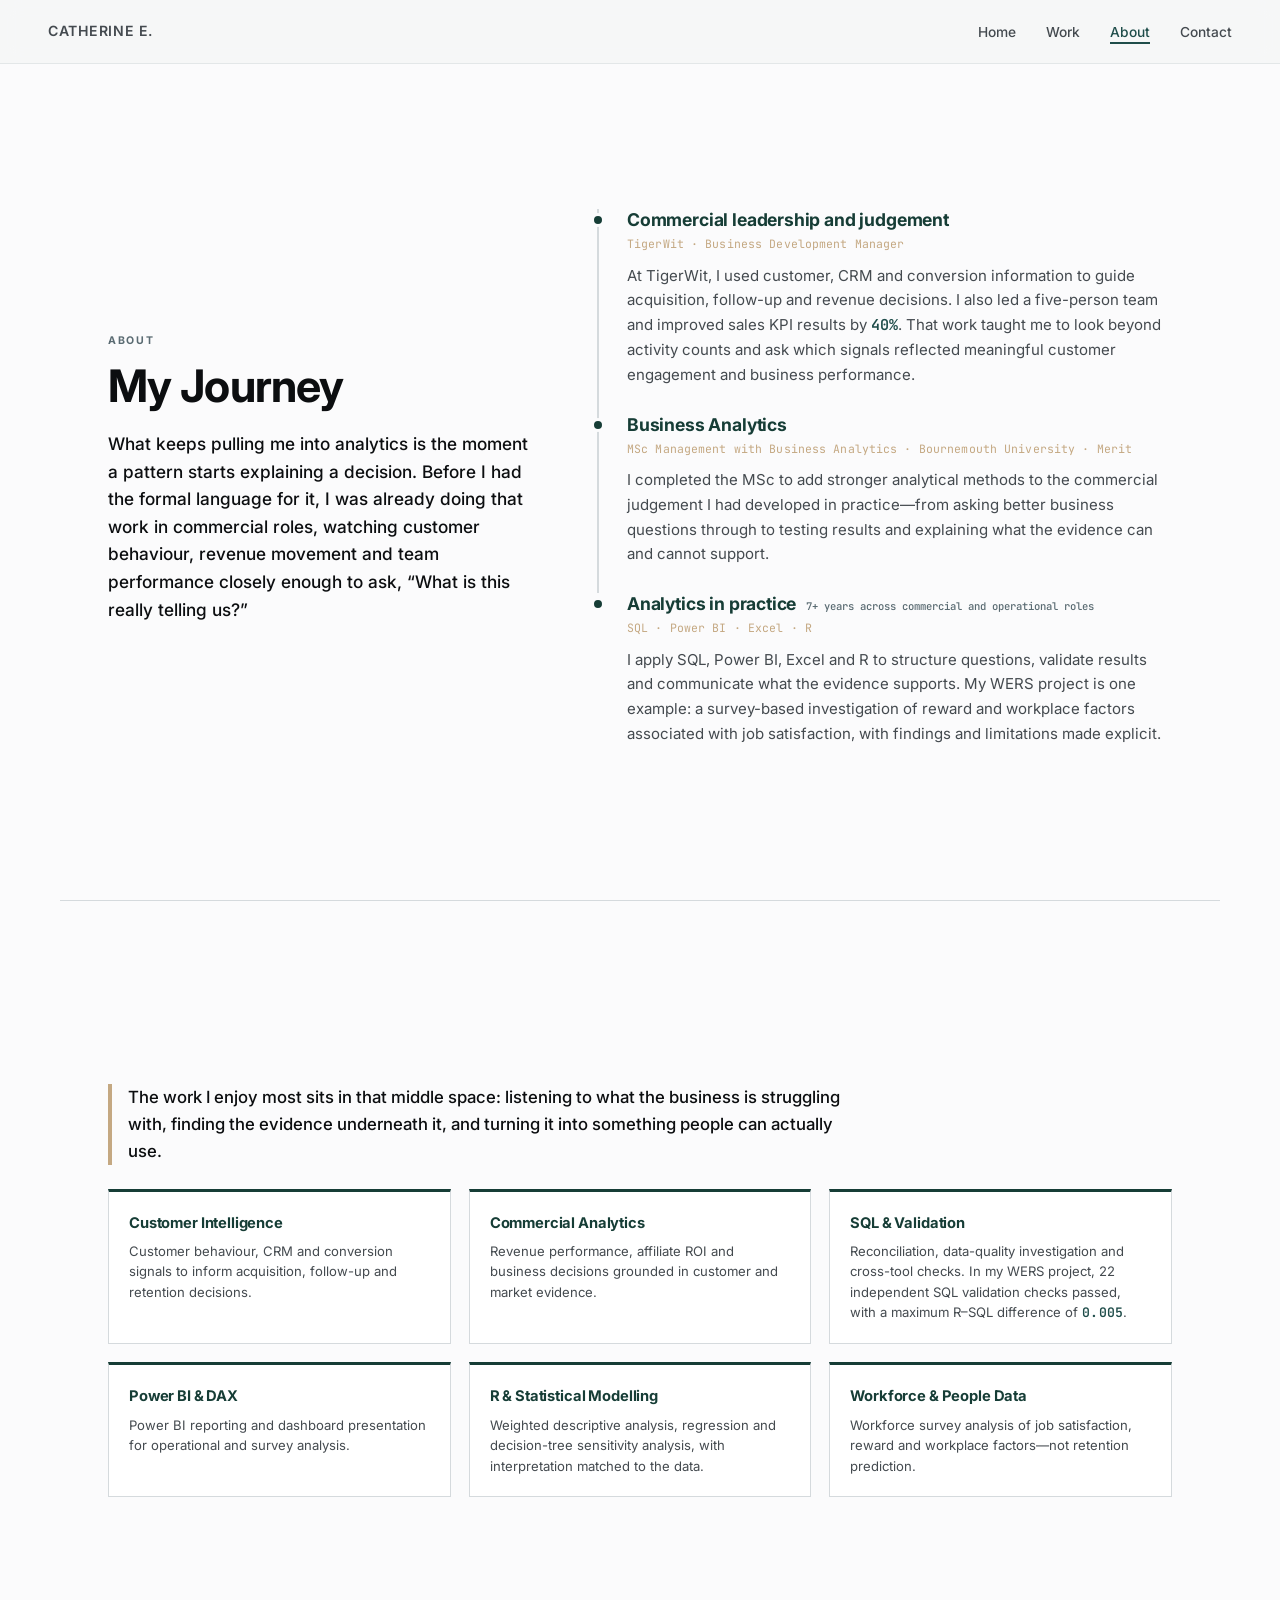
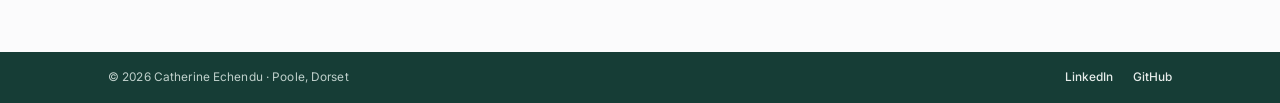
==== commit 8b5055b3: "Update portfolio copy and location details" ====
--- a/docs/about.html
+++ b/docs/about.html
@@ -69,9 +69,9 @@
       <div class="stage">
         <span class="stage-marker"></span>
         <div class="stage-body">
-          <h2 class="stage-title">Business Development Leader</h2>
-          <p class="stage-meta">FCA-regulated fintech</p>
-          <p class="stage-text">At TigerWit, I used customer and conversion data to drive revenue decisions in an FCA-regulated fintech environment, generating <span class="data">£300k to £600k</span> in monthly revenue against a <span class="data">£75k</span> target. I learned that the most valuable insights are not the numbers themselves, they are the reasons behind them.</p>
+          <h2 class="stage-title">Commercial leadership and judgement</h2>
+          <p class="stage-meta">TigerWit · Business Development Manager</p>
+          <p class="stage-text">At TigerWit, I used customer, CRM and conversion information to guide acquisition, follow-up and revenue decisions. I also led a five-person team and improved sales KPI results by <span class="data">40%</span>. That work taught me to look beyond activity counts and ask which signals reflected meaningful customer engagement and business performance.</p>
         </div>
       </div>
 
@@ -79,17 +79,17 @@
         <span class="stage-marker"></span>
         <div class="stage-body">
           <h2 class="stage-title">Business Analytics</h2>
-          <p class="stage-meta">MSc, Bournemouth University · Merit</p>
-          <p class="stage-text">That is why I studied Business Analytics: to put stronger technical methods behind the judgement I had built in practice.</p>
+          <p class="stage-meta">MSc Management with Business Analytics · Bournemouth University · Merit</p>
+          <p class="stage-text">I completed the MSc to add stronger analytical methods to the commercial judgement I had developed in practice—from asking better business questions through to testing results and explaining what the evidence can and cannot support.</p>
         </div>
       </div>
 
       <div class="stage">
         <span class="stage-marker"></span>
         <div class="stage-body">
-          <h2 class="stage-title">Data Analyst <span class="stage-years">7+ years in data-driven roles</span></h2>
-          <p class="stage-meta">SQL · Power BI · R · Business intelligence</p>
-          <p class="stage-text">Now I use SQL, Power BI, R and business intelligence to build clearer answers from customer, revenue and workforce data, including my WERS workforce analytics project (<span class="data">21,981</span> survey responses).</p>
+          <h2 class="stage-title">Analytics in practice <span class="stage-years">7+ years across commercial and operational roles</span></h2>
+          <p class="stage-meta">SQL · Power BI · Excel · R</p>
+          <p class="stage-text">I apply SQL, Power BI, Excel and R to structure questions, validate results and communicate what the evidence supports. My WERS project is one example: a survey-based investigation of reward and workplace factors associated with job satisfaction, with findings and limitations made explicit.</p>
         </div>
       </div>
 
@@ -103,27 +103,27 @@
       <div class="brings-grid">
         <div class="bring-card">
           <h3 class="bring-title">Customer Intelligence</h3>
-          <p class="bring-text">Segmentation, churn, lifecycle and conversion.</p>
+          <p class="bring-text">Customer behaviour, CRM and conversion signals to inform acquisition, follow-up and retention decisions.</p>
         </div>
         <div class="bring-card">
           <h3 class="bring-title">Commercial Analytics</h3>
-          <p class="bring-text">Revenue, campaign ROI, pipeline and affiliate performance.</p>
+          <p class="bring-text">Revenue performance, affiliate ROI and business decisions grounded in customer and market evidence.</p>
         </div>
         <div class="bring-card">
           <h3 class="bring-title">SQL &amp; Validation</h3>
-          <p class="bring-text">SQL validation, reconciliation and migration controls, supporting <span class="data">99.9%</span> post-migration data integrity and reducing migration exceptions by <span class="data">36%</span>.</p>
+          <p class="bring-text">Reconciliation, data-quality investigation and cross-tool checks. In my WERS project, 22 independent SQL validation checks passed, with a maximum R–SQL difference of <span class="data">0.005</span>.</p>
         </div>
         <div class="bring-card">
           <h3 class="bring-title">Power BI &amp; DAX</h3>
-          <p class="bring-text">Dashboards, star schema models and validated MI outputs.</p>
+          <p class="bring-text">Power BI reporting and dashboard presentation for operational and survey analysis.</p>
         </div>
         <div class="bring-card">
           <h3 class="bring-title">R &amp; Statistical Modelling</h3>
-          <p class="bring-text">Regression, decision-tree modelling, tidyverse and ggplot2.</p>
+          <p class="bring-text">Weighted descriptive analysis, regression and decision-tree sensitivity analysis, with interpretation matched to the data.</p>
         </div>
         <div class="bring-card">
           <h3 class="bring-title">Workforce &amp; People Data</h3>
-          <p class="bring-text">Survey analytics, retention modelling and reward analysis.</p>
+          <p class="bring-text">Workforce survey analysis of job satisfaction, reward and workplace factors—not retention prediction.</p>
         </div>
       </div>
   </section>
@@ -132,7 +132,7 @@
 
 <footer class="site-footer">
   <div class="footer-inner">
-    <span class="footer-copy">© 2026 Catherine Echendu · Poole/London</span>
+    <span class="footer-copy">© 2026 Catherine Echendu · Poole, Dorset</span>
     <span class="footer-links">
       <a href="https://www.linkedin.com/in/catherineechendu" target="_blank" rel="noopener">LinkedIn</a>
       <a href="https://github.com/catherine-echendu" target="_blank" rel="noopener">GitHub</a>
--- a/docs/styles.css
+++ b/docs/styles.css
@@ -144,12 +144,12 @@
 .hero-inner {
   position: relative;
   max-width: 1160px; margin: 0 auto; padding: 36px 0 44px; width: 100%;
-  display: grid; grid-template-columns: 1.05fr 0.95fr; gap: 64px;
+  display: grid; grid-template-columns: 1.05fr 0.95fr; gap: clamp(28px, 5vw, 64px);
   align-items: center;
 }
 .hero-left { min-width: 0; }
 .hero-kicker { font-size: 0.68rem; font-weight: 700; text-transform: uppercase; letter-spacing: 0.22em; color: #C4A882; margin-bottom: 16px; }
-.hero-left h1 { font-size: 3.4rem; font-weight: 700; line-height: 1.04; letter-spacing: -0.03em; color: #FFFFFF; }
+.hero-left h1 { font-size: clamp(2.1rem, 4.5vw, 3.4rem); font-weight: 700; line-height: 1.04; letter-spacing: -0.03em; color: #FFFFFF; }
 @media (max-width: 600px) { .hero-left h1 { font-size: 2.2rem; } }
 .hero-hook { font-size: clamp(1.18rem, 2vw, 1.45rem); font-style: italic; color: #E8E0D2; margin: 20px 0 18px; font-weight: 500; line-height: 1.4; }
 .hero-value { font-size: clamp(1rem, 1.5vw, 1.08rem); color: #BFCEC8; max-width: 500px; line-height: 1.72; margin-bottom: 34px; }
@@ -193,10 +193,15 @@
 
 @media (max-width: 860px) {
   .home { min-height: 0; }
+}
+/* Hero stays side-by-side and shrinks; it only stacks on true phone widths */
+@media (max-width: 640px) {
+  .hero { padding: 0; }
   .hero-inner { grid-template-columns: 1fr; gap: 28px; padding: 32px 24px; }
   .hero-right { justify-self: center; max-width: 380px; }
 }
-@media (max-width: 460px) {
+/* In the squeezed range the signal card stacks its three items so no metric is clipped */
+@media (max-width: 900px) {
   .signal-card { grid-template-columns: 1fr; }
   .signal-item { border-right: none; border-bottom: 1px solid var(--line-soft); }
   .signal-item:last-child { border-bottom: none; }
@@ -310,6 +315,11 @@
 .case-note { display: block; font-size: 0.74rem; font-style: italic; color: var(--ink-muted); margin-top: 8px; line-height: 1.35; }
 @media (max-width: 860px) {
   .cases { grid-template-columns: 1fr; padding: 16px 24px 28px; }
+  /* When the cards stack, switch off the desktop-only positioning offsets */
+  .case-card:first-child { margin-right: 0; }
+  .case-card:last-child { margin-top: 0; left: 0; margin-left: 0; margin-right: 0; min-height: 0; }
+  /* Let the room photo crop naturally instead of squashing at narrow widths */
+  .page.work { background-size: cover; }
 }
 @media (max-width: 720px) {
   .cases { padding: 24px 24px 64px; }
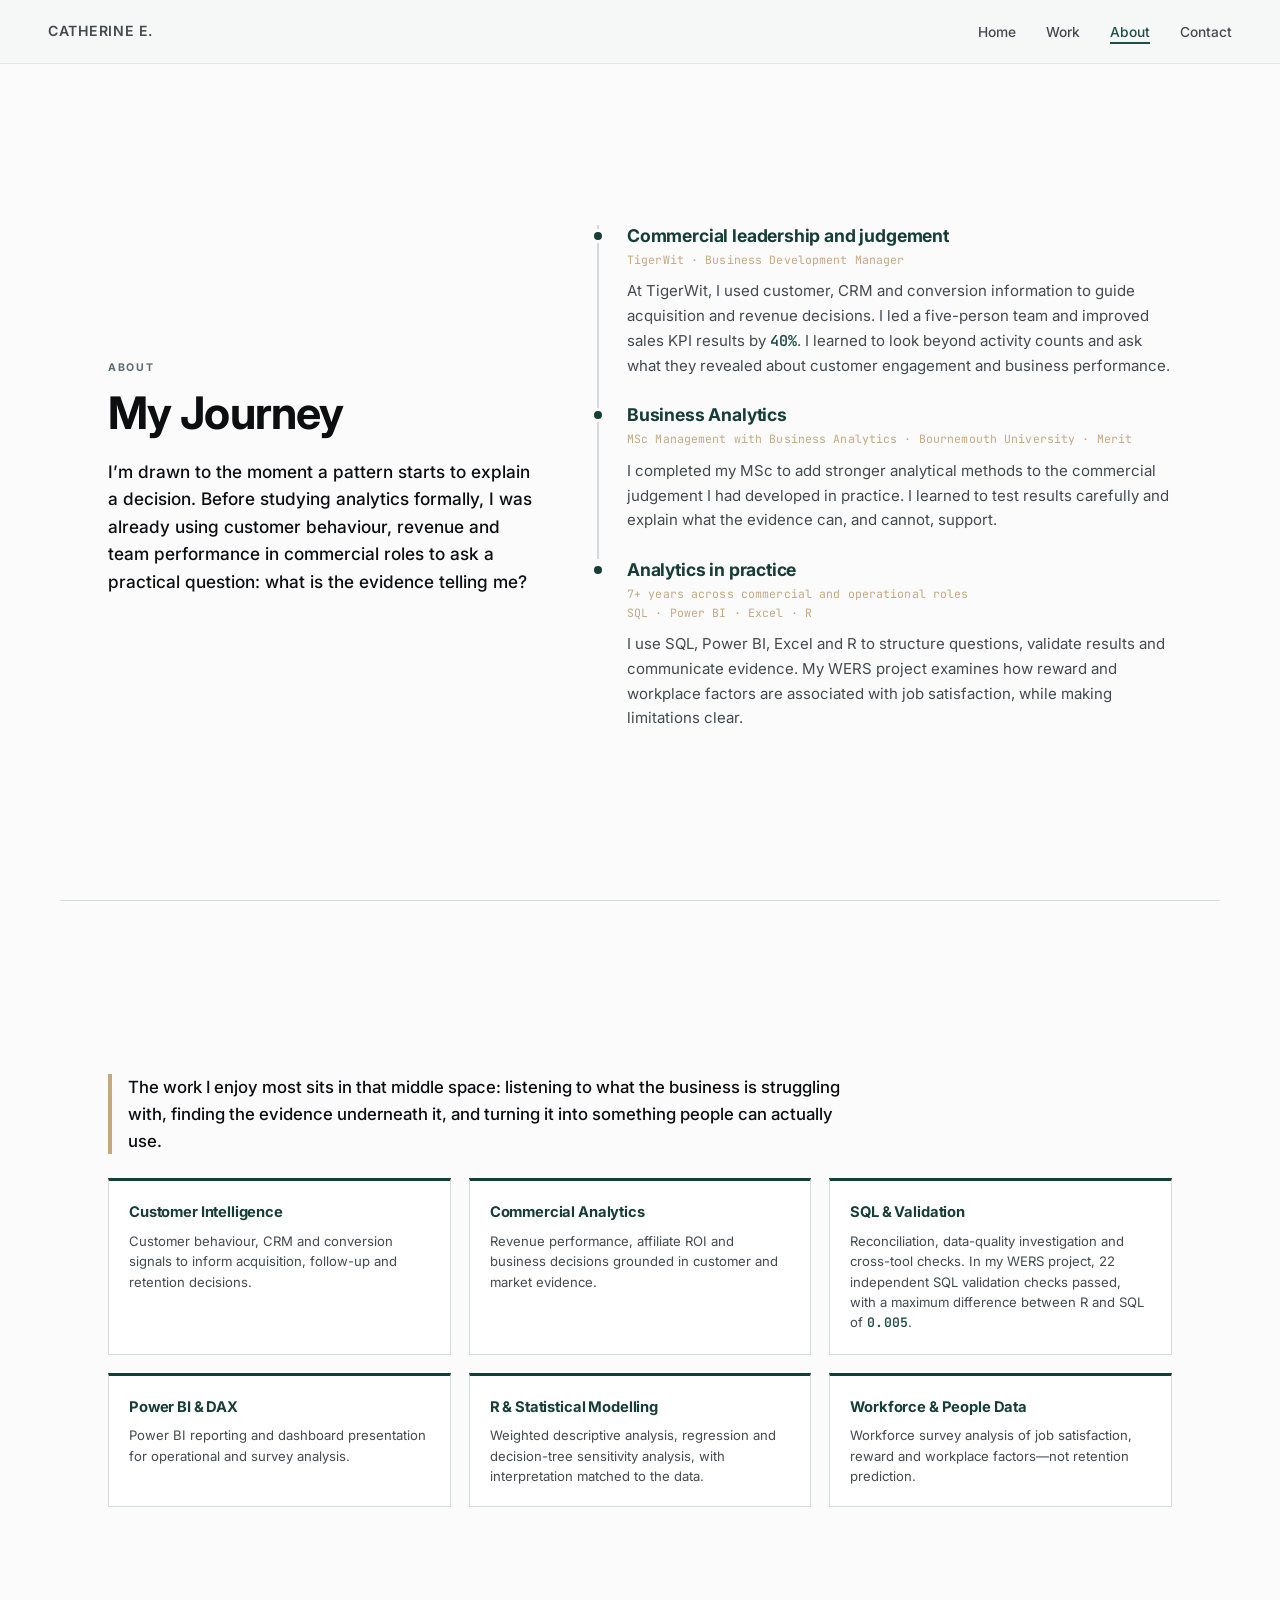
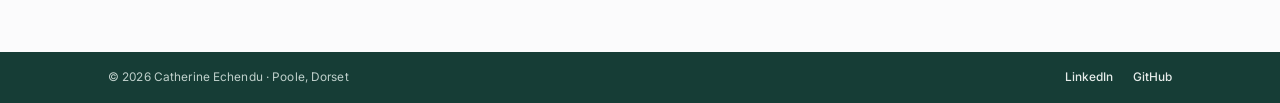
==== commit 8d09c768: "Polish Home proof cards and fit About journey to viewport" ====
--- a/docs/about.html
+++ b/docs/about.html
@@ -61,7 +61,7 @@
     <div class="about-intro">
       <p class="page-kicker">About</p>
       <h1 class="page-title">My Journey</h1>
-      <p class="about-hook-text">What keeps pulling me into analytics is the moment a pattern starts explaining a decision. Before I had the formal language for it, I was already doing that work in commercial roles, watching customer behaviour, revenue movement and team performance closely enough to ask, “What is this really telling us?”</p>
+      <p class="about-hook-text">I’m drawn to the moment a pattern starts to explain a decision. Before studying analytics formally, I was already using customer behaviour, revenue and team performance in commercial roles to ask a practical question: what is the evidence telling me?</p>
     </div>
 
     <section class="journey">
@@ -71,7 +71,7 @@
         <div class="stage-body">
           <h2 class="stage-title">Commercial leadership and judgement</h2>
           <p class="stage-meta">TigerWit · Business Development Manager</p>
-          <p class="stage-text">At TigerWit, I used customer, CRM and conversion information to guide acquisition, follow-up and revenue decisions. I also led a five-person team and improved sales KPI results by <span class="data">40%</span>. That work taught me to look beyond activity counts and ask which signals reflected meaningful customer engagement and business performance.</p>
+          <p class="stage-text">At TigerWit, I used customer, CRM and conversion information to guide acquisition and revenue decisions. I led a five-person team and improved sales KPI results by <span class="data">40%</span>. I learned to look beyond activity counts and ask what they revealed about customer engagement and business performance.</p>
         </div>
       </div>
 
@@ -80,16 +80,16 @@
         <div class="stage-body">
           <h2 class="stage-title">Business Analytics</h2>
           <p class="stage-meta">MSc Management with Business Analytics · Bournemouth University · Merit</p>
-          <p class="stage-text">I completed the MSc to add stronger analytical methods to the commercial judgement I had developed in practice—from asking better business questions through to testing results and explaining what the evidence can and cannot support.</p>
+          <p class="stage-text">I completed my MSc to add stronger analytical methods to the commercial judgement I had developed in practice. I learned to test results carefully and explain what the evidence can, and cannot, support.</p>
         </div>
       </div>
 
       <div class="stage">
         <span class="stage-marker"></span>
         <div class="stage-body">
-          <h2 class="stage-title">Analytics in practice <span class="stage-years">7+ years across commercial and operational roles</span></h2>
-          <p class="stage-meta">SQL · Power BI · Excel · R</p>
-          <p class="stage-text">I apply SQL, Power BI, Excel and R to structure questions, validate results and communicate what the evidence supports. My WERS project is one example: a survey-based investigation of reward and workplace factors associated with job satisfaction, with findings and limitations made explicit.</p>
+          <h2 class="stage-title">Analytics in practice</h2>
+          <p class="stage-meta">7+ years across commercial and operational roles<br />SQL · Power BI · Excel · R</p>
+          <p class="stage-text">I use SQL, Power BI, Excel and R to structure questions, validate results and communicate evidence. My WERS project examines how reward and workplace factors are associated with job satisfaction, while making limitations clear.</p>
         </div>
       </div>
 
@@ -111,7 +111,7 @@
         </div>
         <div class="bring-card">
           <h3 class="bring-title">SQL &amp; Validation</h3>
-          <p class="bring-text">Reconciliation, data-quality investigation and cross-tool checks. In my WERS project, 22 independent SQL validation checks passed, with a maximum R–SQL difference of <span class="data">0.005</span>.</p>
+          <p class="bring-text">Reconciliation, data-quality investigation and cross-tool checks. In my WERS project, 22 independent SQL validation checks passed, with a maximum difference between R and SQL of <span class="data">0.005</span>.</p>
         </div>
         <div class="bring-card">
           <h3 class="bring-title">Power BI &amp; DAX</h3>
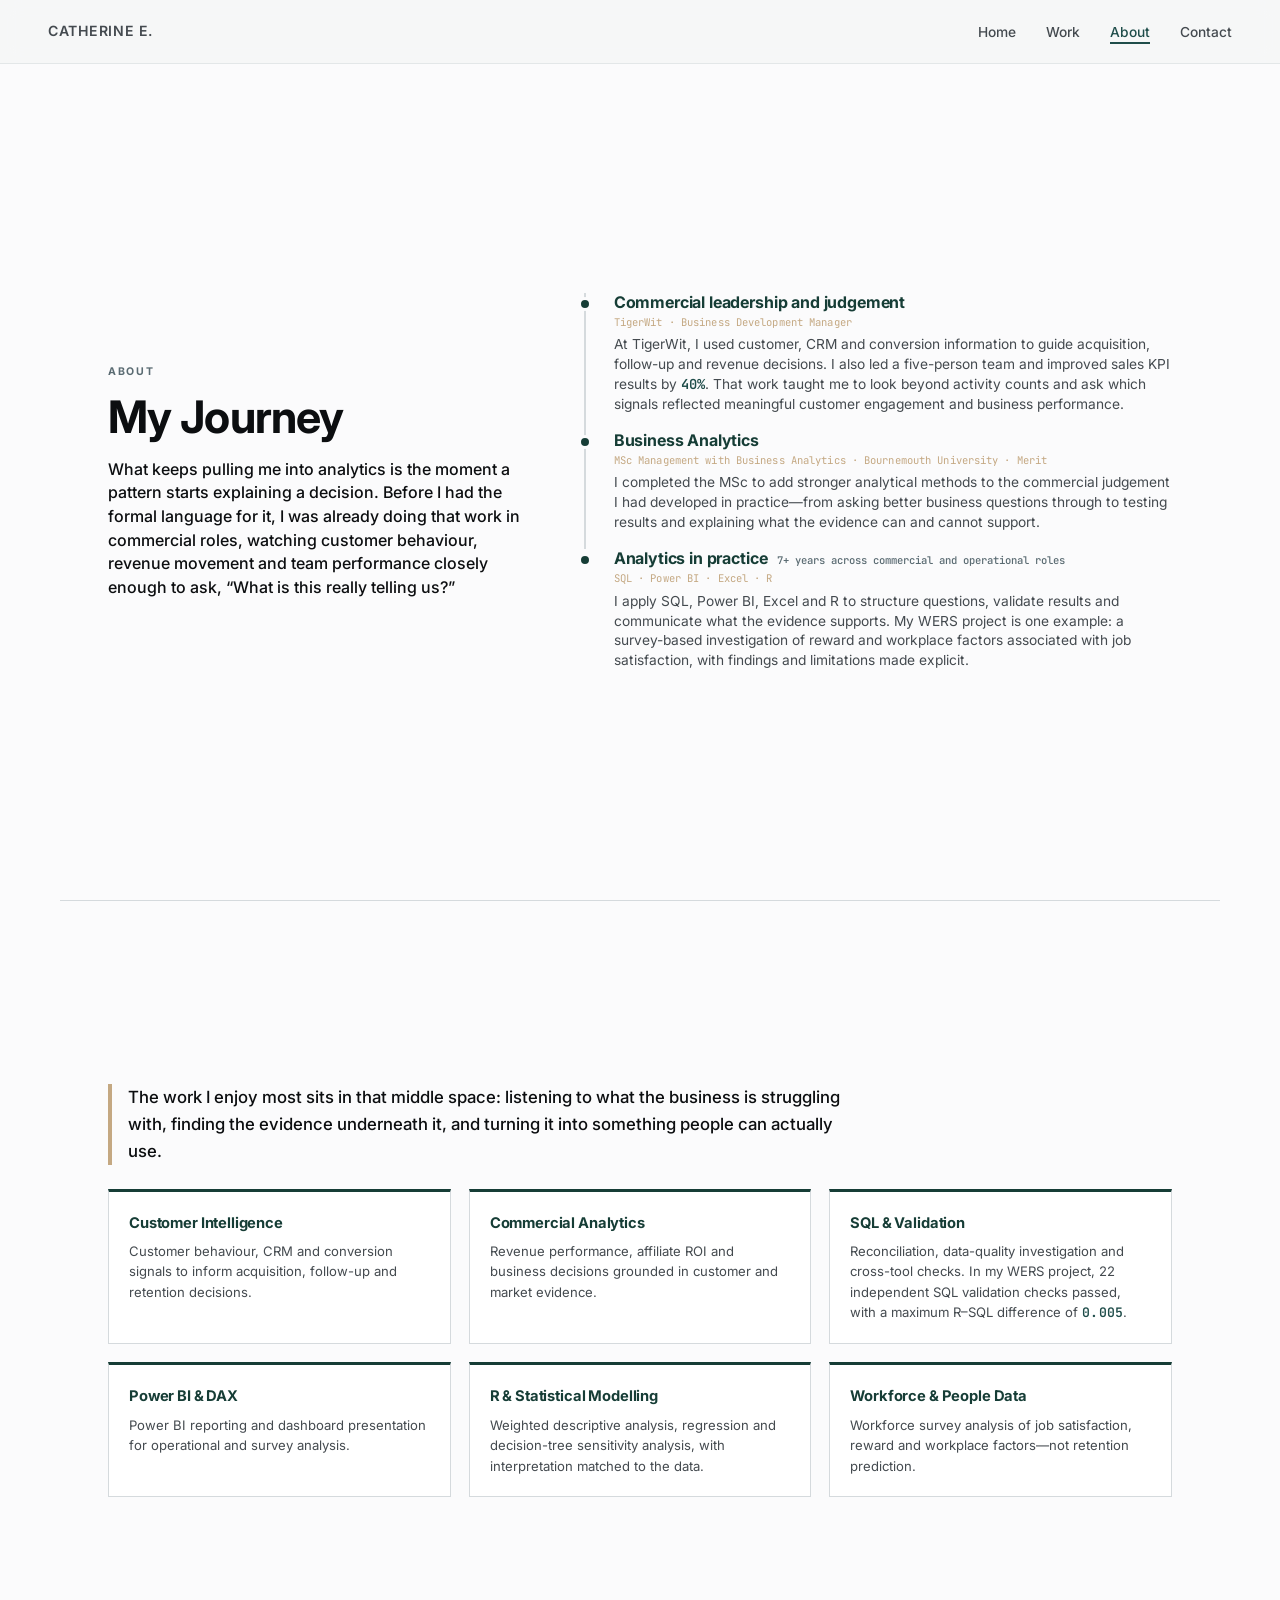
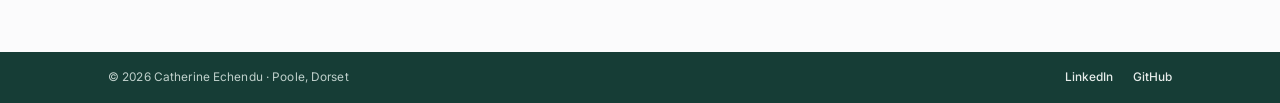
==== commit a78dcdb3: "Restore approved About wording and polish Home layout" ====
--- a/docs/about.html
+++ b/docs/about.html
@@ -61,7 +61,7 @@
     <div class="about-intro">
       <p class="page-kicker">About</p>
       <h1 class="page-title">My Journey</h1>
-      <p class="about-hook-text">I’m drawn to the moment a pattern starts to explain a decision. Before studying analytics formally, I was already using customer behaviour, revenue and team performance in commercial roles to ask a practical question: what is the evidence telling me?</p>
+      <p class="about-hook-text">What keeps pulling me into analytics is the moment a pattern starts explaining a decision. Before I had the formal language for it, I was already doing that work in commercial roles, watching customer behaviour, revenue movement and team performance closely enough to ask, “What is this really telling us?”</p>
     </div>
 
     <section class="journey">
@@ -71,7 +71,7 @@
         <div class="stage-body">
           <h2 class="stage-title">Commercial leadership and judgement</h2>
           <p class="stage-meta">TigerWit · Business Development Manager</p>
-          <p class="stage-text">At TigerWit, I used customer, CRM and conversion information to guide acquisition and revenue decisions. I led a five-person team and improved sales KPI results by <span class="data">40%</span>. I learned to look beyond activity counts and ask what they revealed about customer engagement and business performance.</p>
+          <p class="stage-text">At TigerWit, I used customer, CRM and conversion information to guide acquisition, follow-up and revenue decisions. I also led a five-person team and improved sales KPI results by <span class="data">40%</span>. That work taught me to look beyond activity counts and ask which signals reflected meaningful customer engagement and business performance.</p>
         </div>
       </div>
 
@@ -80,16 +80,16 @@
         <div class="stage-body">
           <h2 class="stage-title">Business Analytics</h2>
           <p class="stage-meta">MSc Management with Business Analytics · Bournemouth University · Merit</p>
-          <p class="stage-text">I completed my MSc to add stronger analytical methods to the commercial judgement I had developed in practice. I learned to test results carefully and explain what the evidence can, and cannot, support.</p>
+          <p class="stage-text">I completed the MSc to add stronger analytical methods to the commercial judgement I had developed in practice—from asking better business questions through to testing results and explaining what the evidence can and cannot support.</p>
         </div>
       </div>
 
       <div class="stage">
         <span class="stage-marker"></span>
         <div class="stage-body">
-          <h2 class="stage-title">Analytics in practice</h2>
-          <p class="stage-meta">7+ years across commercial and operational roles<br />SQL · Power BI · Excel · R</p>
-          <p class="stage-text">I use SQL, Power BI, Excel and R to structure questions, validate results and communicate evidence. My WERS project examines how reward and workplace factors are associated with job satisfaction, while making limitations clear.</p>
+          <h2 class="stage-title">Analytics in practice <span class="stage-years">7+ years across commercial and operational roles</span></h2>
+          <p class="stage-meta">SQL · Power BI · Excel · R</p>
+          <p class="stage-text">I apply SQL, Power BI, Excel and R to structure questions, validate results and communicate what the evidence supports. My WERS project is one example: a survey-based investigation of reward and workplace factors associated with job satisfaction, with findings and limitations made explicit.</p>
         </div>
       </div>
 
@@ -111,7 +111,7 @@
         </div>
         <div class="bring-card">
           <h3 class="bring-title">SQL &amp; Validation</h3>
-          <p class="bring-text">Reconciliation, data-quality investigation and cross-tool checks. In my WERS project, 22 independent SQL validation checks passed, with a maximum difference between R and SQL of <span class="data">0.005</span>.</p>
+          <p class="bring-text">Reconciliation, data-quality investigation and cross-tool checks. In my WERS project, 22 independent SQL validation checks passed, with a maximum R–SQL difference of <span class="data">0.005</span>.</p>
         </div>
         <div class="bring-card">
           <h3 class="bring-title">Power BI &amp; DAX</h3>
--- a/docs/styles.css
+++ b/docs/styles.css
@@ -410,3 +410,39 @@
   .contact-left { margin-left: 0; margin-right: 0; padding: 0 24px; max-width: 560px; }
   .contact-footer { padding: 12px 24px; }
 }
+
+
+/* ═══════════ PORTFOLIO LAYOUT REPAIRS · OCT 2026 ═══════════ */
+/* Keep proof-card content aligned and make metric contrast accessible on dark green. */
+.proof-card { align-items: flex-start; }
+.proof-ico { margin-top: 2px; }
+.proof-body { gap: 5px; }
+.proof-sub { color: #D1DDD8; font-size: 0.78rem; line-height: 1.4; }
+.proof-card .data {
+  color: #F1D5A7;
+  font-family: var(--mono);
+  font-size: 0.78rem;
+  font-weight: 700;
+}
+
+/* Fit the About journey into the first viewport without shrinking the second section. */
+@media (min-width: 901px) {
+  .about-top {
+    padding: 28px 48px 28px;
+    gap: clamp(26px, 3.2vw, 44px);
+  }
+  .about-intro .page-title { margin-bottom: 16px; }
+  .about-hook-text { font-size: 1rem; line-height: 1.48; }
+  .stage { padding-bottom: 16px; }
+  .stage-title { font-size: 1rem; line-height: 1.2; }
+  .stage-meta { font-size: 0.66rem; line-height: 1.35; margin: 3px 0 6px; }
+  .stage-text { font-size: 0.86rem; line-height: 1.45; }
+}
+@media (min-width: 901px) and (max-height: 820px) {
+  .about-top { padding-top: 16px; padding-bottom: 16px; gap: 24px; }
+  .about-intro .page-title { font-size: 2.2rem; margin-bottom: 12px; }
+  .about-hook-text { font-size: 0.94rem; line-height: 1.42; }
+  .stage { padding-bottom: 11px; }
+  .stage-meta { font-size: 0.62rem; margin: 2px 0 5px; }
+  .stage-text { font-size: 0.82rem; line-height: 1.38; }
+}
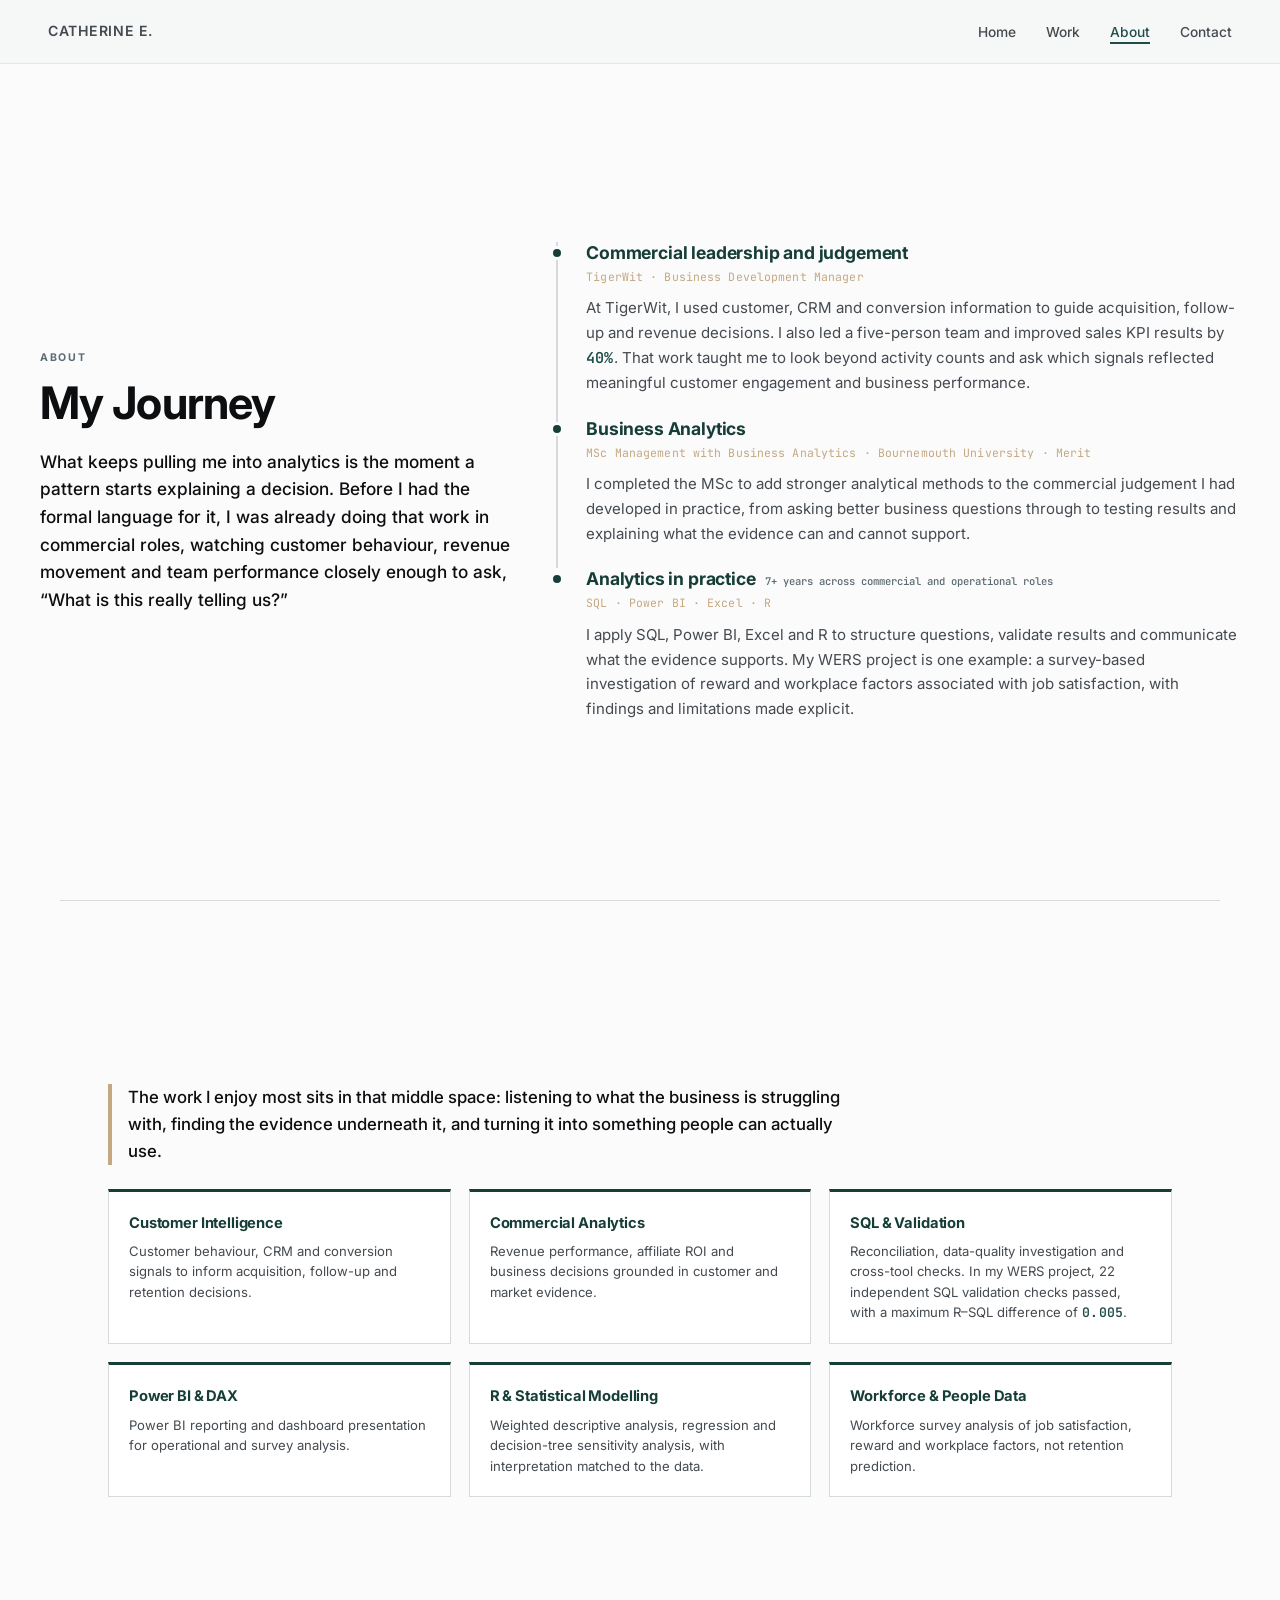
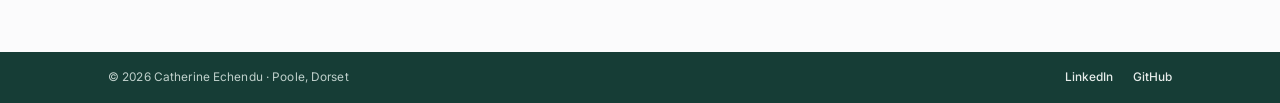
==== commit 32b231d3: "Remove em dash punctuation from About copy" ====
--- a/docs/about.html
+++ b/docs/about.html
@@ -80,7 +80,7 @@
         <div class="stage-body">
           <h2 class="stage-title">Business Analytics</h2>
           <p class="stage-meta">MSc Management with Business Analytics · Bournemouth University · Merit</p>
-          <p class="stage-text">I completed the MSc to add stronger analytical methods to the commercial judgement I had developed in practice—from asking better business questions through to testing results and explaining what the evidence can and cannot support.</p>
+          <p class="stage-text">I completed the MSc to add stronger analytical methods to the commercial judgement I had developed in practice, from asking better business questions through to testing results and explaining what the evidence can and cannot support.</p>
         </div>
       </div>
 
@@ -123,7 +123,7 @@
         </div>
         <div class="bring-card">
           <h3 class="bring-title">Workforce &amp; People Data</h3>
-          <p class="bring-text">Workforce survey analysis of job satisfaction, reward and workplace factors—not retention prediction.</p>
+          <p class="bring-text">Workforce survey analysis of job satisfaction, reward and workplace factors, not retention prediction.</p>
         </div>
       </div>
   </section>
--- a/docs/styles.css
+++ b/docs/styles.css
@@ -412,37 +412,88 @@
 }
 
 
-/* ═══════════ PORTFOLIO LAYOUT REPAIRS · OCT 2026 ═══════════ */
-/* Keep proof-card content aligned and make metric contrast accessible on dark green. */
-.proof-card { align-items: flex-start; }
-.proof-ico { margin-top: 2px; }
+/* ═══════════ HOME AND ABOUT PRECISION FIXES · OCT 2026 ═══════════ */
+
+/* Home: make the three business signals a centred, orderly information panel. */
+.signal-card {
+  display: flex;
+  flex-direction: column;
+  align-self: center;
+  width: 100%;
+  text-align: left;
+}
+.signal-item {
+  display: grid;
+  grid-template-columns: minmax(112px, 0.78fr) minmax(0, 1.22fr);
+  align-items: center;
+  gap: 12px;
+  padding: 9px 14px;
+  border-right: none;
+  border-bottom: 1px solid var(--line-soft);
+}
+.signal-item:last-child { border-bottom: none; }
+.signal-label { font-size: 0.57rem; line-height: 1.35; }
+.signal-value { font-size: 0.73rem; line-height: 1.4; }
+.signal-value .data, .signal-value.data { font-size: 0.71rem; }
+
+@media (max-width: 420px) {
+  .signal-item { grid-template-columns: 1fr; gap: 3px; padding: 9px 12px; }
+}
+
+/* Home: reduce unused space beside proof-card icons so headings and evidence align. */
+.proofrow-grid {
+  grid-template-columns: repeat(4, minmax(0, 1fr));
+  gap: 16px;
+}
+.proof-card {
+  align-items: flex-start;
+  padding: 19px 13px;
+  gap: 8px;
+}
+.proof-ico {
+  flex: 0 0 23px;
+  width: 23px;
+  height: 26px;
+  margin-top: 2px;
+}
+.proof-ico svg { width: 19px; height: 19px; }
 .proof-body { gap: 5px; }
-.proof-sub { color: #D1DDD8; font-size: 0.78rem; line-height: 1.4; }
+.proof-main { font-size: 0.78rem; line-height: 1.28; }
+.proof-sub { color: #D1DDD8; font-size: 0.75rem; line-height: 1.38; }
 .proof-card .data {
   color: #F1D5A7;
   font-family: var(--mono);
   font-size: 0.78rem;
   font-weight: 700;
 }
-
-/* Fit the About journey into the first viewport without shrinking the second section. */
-@media (min-width: 901px) {
+@media (min-width: 861px) and (max-width: 1100px) {
+  .proofrow-grid { grid-template-columns: repeat(2, minmax(0, 1fr)); }
+}
+@media (min-width: 1101px) {
+  .proof-main { white-space: nowrap; }
+}
+
+/* About: preserve the full approved copy and gain space through a wider layout, not smaller text. */
+.about-top {
+  width: 100%;
+  max-width: 1480px;
+  padding: 34px 40px;
+  min-height: calc(100vh - 64px);
+  grid-template-columns: minmax(0, 0.82fr) minmax(0, 1.18fr);
+  gap: clamp(32px, 3.2vw, 52px);
+  align-items: center;
+}
+.about-intro, .journey { min-width: 0; }
+.stage { padding-bottom: 22px; }
+.stage-title { overflow-wrap: normal; }
+.stage-meta { overflow-wrap: anywhere; }
+.stage-text { overflow-wrap: break-word; }
+
+@media (min-width: 901px) and (max-height: 820px) {
   .about-top {
-    padding: 28px 48px 28px;
-    gap: clamp(26px, 3.2vw, 44px);
+    max-width: 1560px;
+    padding-top: 24px;
+    padding-bottom: 24px;
+    gap: 32px;
   }
-  .about-intro .page-title { margin-bottom: 16px; }
-  .about-hook-text { font-size: 1rem; line-height: 1.48; }
-  .stage { padding-bottom: 16px; }
-  .stage-title { font-size: 1rem; line-height: 1.2; }
-  .stage-meta { font-size: 0.66rem; line-height: 1.35; margin: 3px 0 6px; }
-  .stage-text { font-size: 0.86rem; line-height: 1.45; }
-}
-@media (min-width: 901px) and (max-height: 820px) {
-  .about-top { padding-top: 16px; padding-bottom: 16px; gap: 24px; }
-  .about-intro .page-title { font-size: 2.2rem; margin-bottom: 12px; }
-  .about-hook-text { font-size: 0.94rem; line-height: 1.42; }
-  .stage { padding-bottom: 11px; }
-  .stage-meta { font-size: 0.62rem; margin: 2px 0 5px; }
-  .stage-text { font-size: 0.82rem; line-height: 1.38; }
-}
+}
